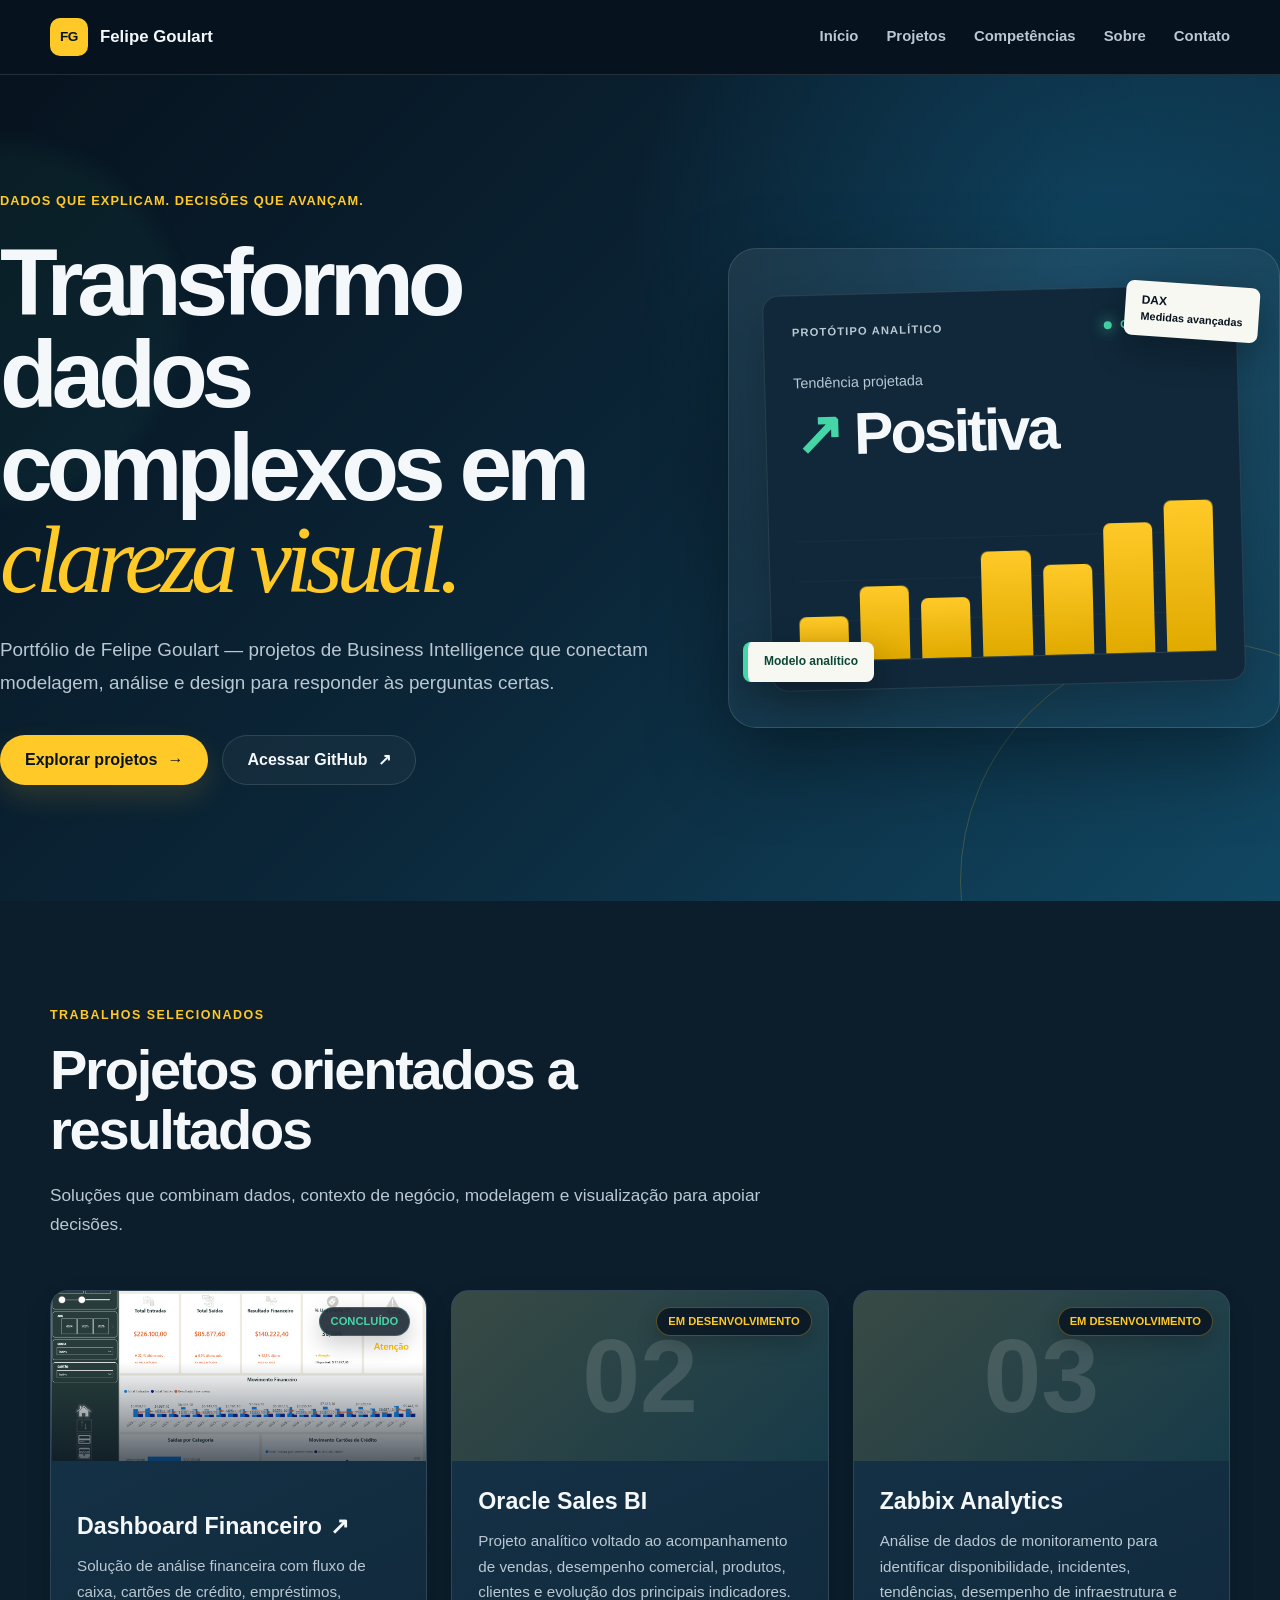
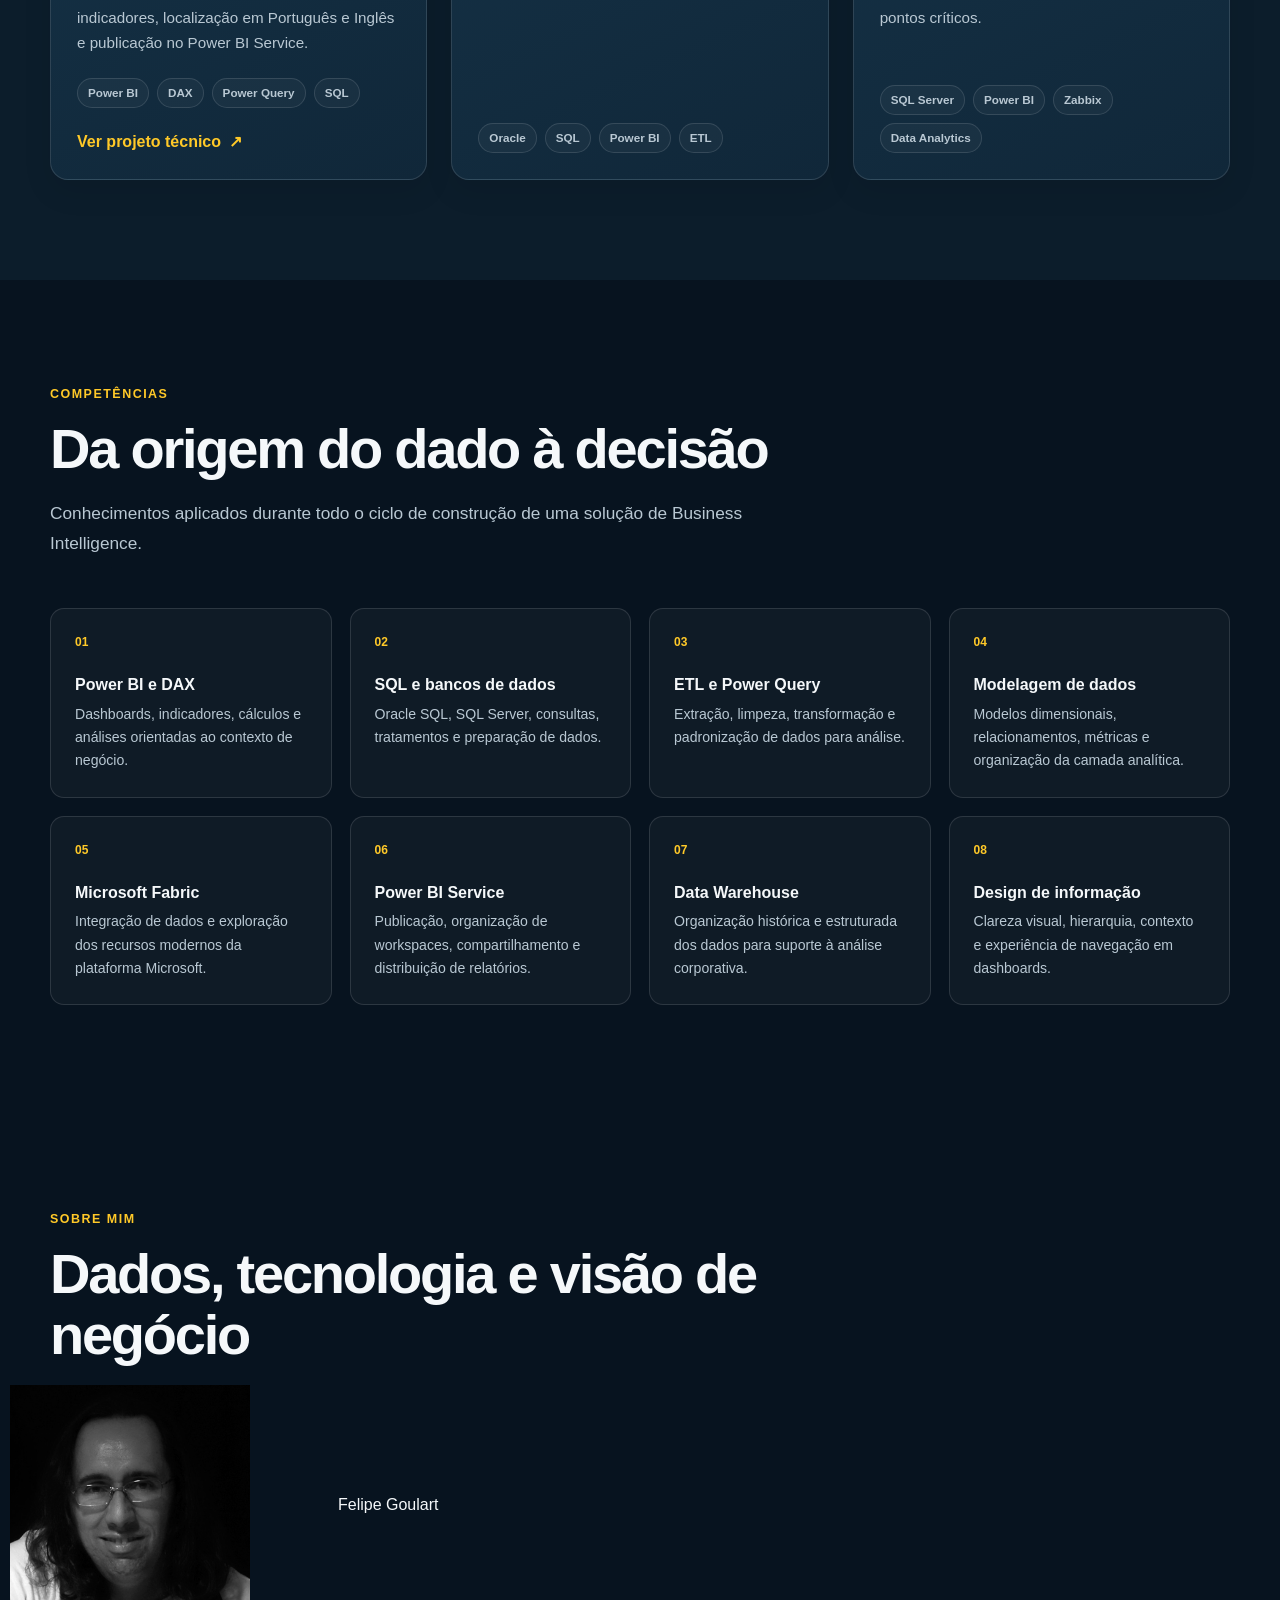
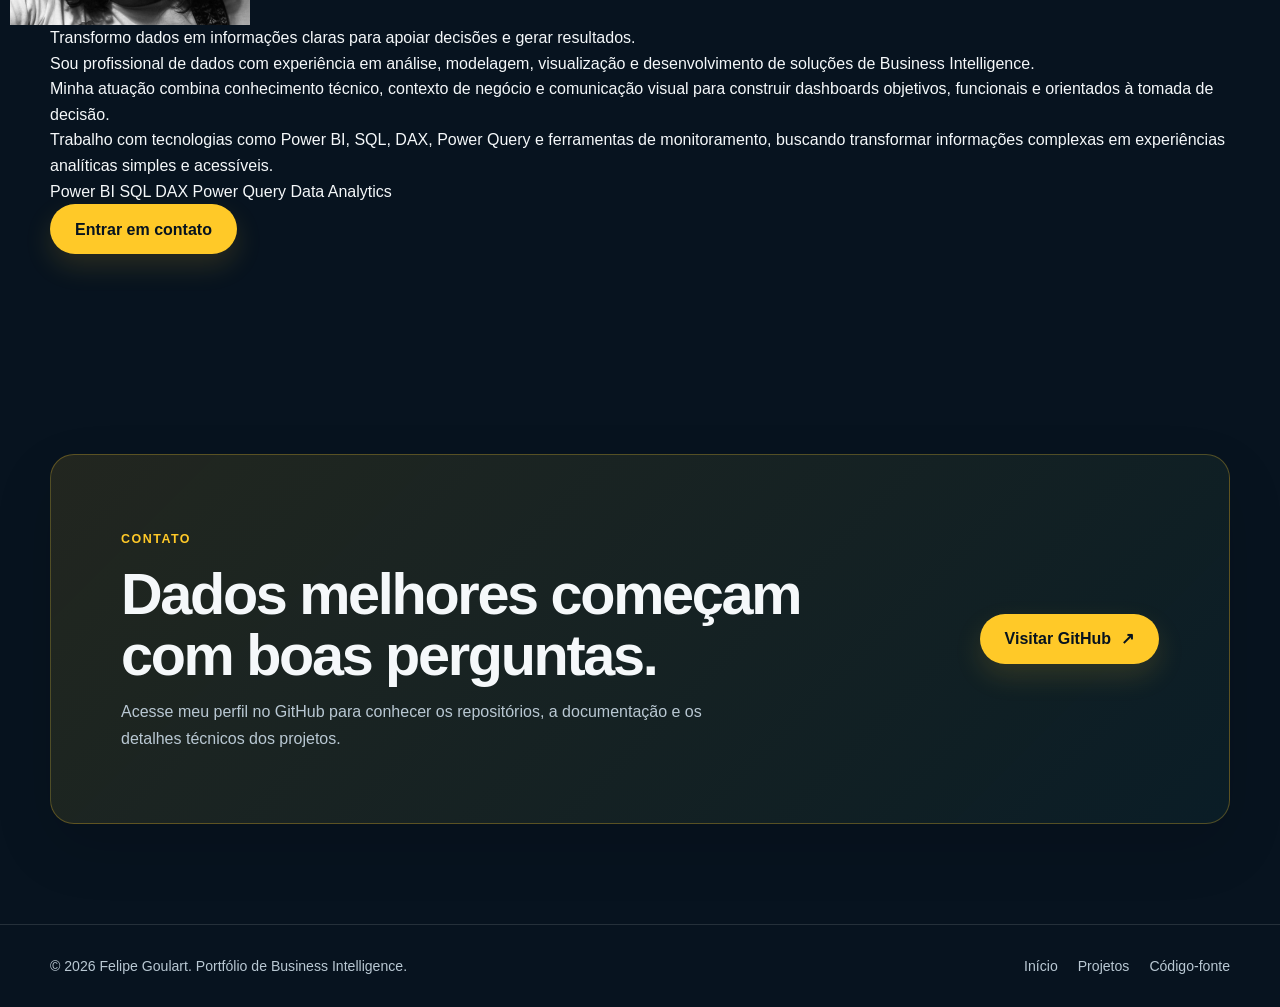
==== index.html @ 200d3832 "Updates index.html and styles.css" ====
<!DOCTYPE html>
<html lang="pt-BR">
<head>
    <meta charset="UTF-8">

    <meta
        name="viewport"
        content="width=device-width, initial-scale=1.0"
    >

    <meta
        name="description"
        content="Portfólio de Felipe Goulart com projetos de Power BI, SQL, DAX, modelagem de dados, ETL e Business Intelligence."
    >

    <meta
        name="keywords"
        content="Power BI, SQL, Oracle, SQL Server, Microsoft Fabric, DAX, Power Query, ETL, Business Intelligence, portfólio"
    >

    <meta name="author" content="Felipe Goulart">
    <meta name="theme-color" content="#07131f">

    <title>Felipe Goulart | Portfólio de Power BI</title>

    <link
        rel="stylesheet"
        href="./assets/css/styles.css"
    >
</head>

<body>
    <!-- Link de acessibilidade -->

    <a class="skip-link" href="#main-content">
        Ir para o conteúdo principal
    </a>

    <!-- =========================================================
         CABEÇALHO
    ========================================================== -->

    <header class="site-header">
        <div class="container navbar">
            <a
                class="brand"
                href="#inicio"
                aria-label="Felipe Goulart — página inicial"
            >
                <span class="brand-symbol" aria-hidden="true">
                    FG
                </span>

                <span>Felipe Goulart</span>
            </a>

            <nav
                class="navigation"
                aria-label="Navegação principal"
            >
                <a href="#inicio">Início</a>
                <a href="#projetos">Projetos</a>
                <a href="#competencias">Competências</a>
                <a href="#sobre">Sobre</a>
                <a href="#contato">Contato</a>
            </nav>
        </div>
    </header>

    <!-- =========================================================
         CONTEÚDO PRINCIPAL
    ========================================================== -->

    <main id="main-content">

        <!-- =====================================================
             APRESENTAÇÃO
        ====================================================== -->

        <section class="hero" id="inicio">
            <div class="container hero-grid">

                <div class="hero-content">
                    <p class="hero-eyebrow">
                        Dados que explicam. Decisões que avançam.
                    </p>

                    <h1 class="hero-title">
                        Transformo dados complexos em
                        <em>clareza visual.</em>
                    </h1>

                    <p class="hero-description">
                        Portfólio de Felipe Goulart — projetos de
                        Business Intelligence que conectam modelagem,
                        análise e design para responder às perguntas certas.
                    </p>

                    <div class="button-group">
                        <a
                            class="button button-primary"
                            href="#projetos"
                        >
                            Explorar projetos
                            <span aria-hidden="true">→</span>
                        </a>

                        <a
                            class="button button-secondary"
                            href="https://github.com/felipe79goulart"
                            target="_blank"
                            rel="noopener noreferrer"
                            aria-label="Acessar o perfil de Felipe Goulart no GitHub em uma nova aba"
                        >
                            Acessar GitHub
                            <span aria-hidden="true">↗</span>
                        </a>
                    </div>
                </div>

                <!-- Dashboard ilustrativo -->

                <div
                    class="dashboard-visual"
                    aria-label="Representação visual de um dashboard analítico"
                >
                    <div class="dashboard-panel">
                        <div class="dashboard-top">
                            <span class="dashboard-caption">
                                Protótipo analítico
                            </span>

                            <span class="dashboard-status">
                                Cenário ativo
                            </span>
                        </div>

                        <p class="dashboard-result">
                            Tendência projetada
                        </p>

                        <p class="dashboard-value">
                            <span aria-hidden="true">↗</span>
                            Positiva
                        </p>

                        <div
                            class="chart"
                            role="img"
                            aria-label="Gráfico demonstrativo com tendência positiva"
                        >
                            <span class="chart-bar"></span>
                            <span class="chart-bar"></span>
                            <span class="chart-bar"></span>
                            <span class="chart-bar"></span>
                            <span class="chart-bar"></span>
                            <span class="chart-bar"></span>
                            <span class="chart-bar"></span>
                        </div>
                    </div>

                    <span class="floating-tag tag-dax">
                        DAX
                        <br>
                        <small>Medidas avançadas</small>
                    </span>

                    <span class="floating-tag tag-model">
                        Modelo analítico
                    </span>
                </div>

            </div>
        </section>

        <!-- =====================================================
             PROJETOS
        ====================================================== -->

        <section
            class="section projects-section"
            id="projetos"
        >
            <div class="container">

                <div class="projects-header">
                    <div>
                        <span class="section-label">
                            Trabalhos selecionados
                        </span>

                        <h2 class="section-title">
                            Projetos orientados a resultados
                        </h2>

                        <p class="section-description">
                            Soluções que combinam dados, contexto de negócio,
                            modelagem e visualização para apoiar decisões.
                        </p>
                    </div>
                </div>

                <div class="project-grid">

                    <!-- PROJETO 01: DASHBOARD FINANCEIRO -->

                    <article class="project-card">
                        <div
                            class="project-card-visual project-card-visual-image"
                        >
                            <img
                                class="project-card-image"
                                src="./assets/images/dashboards/finance-dashboard/finance-dashboard-cover.png"
                                alt="Visão geral do Dashboard Financeiro desenvolvido por Felipe Goulart"
                                loading="lazy"
                                width="1200"
                                height="675"
                            >

                            <span class="project-status">
                                Concluído
                            </span>
                        </div>

                        <div class="project-card-content">
                            <h3>
                                <a
									class="project-link"
									href="./projects/finance-dashboard.html"
								>
									Dashboard Financeiro
									<span aria-hidden="true">↗</span>
								</a>

                            </h3>

                            <p>
                                Solução de análise financeira com fluxo de
                                caixa, cartões de crédito, empréstimos,
                                indicadores, localização em Português e
                                Inglês e publicação no Power BI Service.
                            </p>

                            <div
                                class="technology-list"
                                aria-label="Tecnologias utilizadas no Dashboard Financeiro"
                            >
                                <span class="technology">Power BI</span>
                                <span class="technology">DAX</span>
                                <span class="technology">Power Query</span>
                                <span class="technology">SQL</span>
                            </div>

                            <a
                                class="project-link"
                                href="https://github.com/felipe79goulart/powerbi-finance-dashboard"
                                target="_blank"
                                rel="noopener noreferrer"
                                aria-label="Ver repositório técnico do Dashboard Financeiro no GitHub em uma nova aba"
                            >
                                Ver projeto técnico
                                <span aria-hidden="true">↗</span>
                            </a>
                        </div>
                    </article>

                    <!-- PROJETO 02: ORACLE SALES BI -->

                    <article class="project-card">
                        <div class="project-card-visual">
                            <span
                                class="project-number"
                                aria-hidden="true"
                            >
                                02
                            </span>

                            <span class="project-status development">
                                Em desenvolvimento
                            </span>
                        </div>

                        <div class="project-card-content">
                            <h3>Oracle Sales BI</h3>

                            <p>
                                Projeto analítico voltado ao acompanhamento
                                de vendas, desempenho comercial, produtos,
                                clientes e evolução dos principais indicadores.
                            </p>

                            <div
                                class="technology-list"
                                aria-label="Tecnologias utilizadas no projeto Oracle Sales BI"
                            >
                                <span class="technology">Oracle</span>
                                <span class="technology">SQL</span>
                                <span class="technology">Power BI</span>
                                <span class="technology">ETL</span>
                            </div>
                        </div>
                    </article>

                    <!-- PROJETO 03: ZABBIX ANALYTICS -->

                    <article class="project-card">
                        <div class="project-card-visual">
                            <span
                                class="project-number"
                                aria-hidden="true"
                            >
                                03
                            </span>

                            <span class="project-status development">
                                Em desenvolvimento
                            </span>
                        </div>

                        <div class="project-card-content">
                            <h3>Zabbix Analytics</h3>

                            <p>
                                Análise de dados de monitoramento para
                                identificar disponibilidade, incidentes,
                                tendências, desempenho de infraestrutura
                                e pontos críticos.
                            </p>

                            <div
                                class="technology-list"
                                aria-label="Tecnologias utilizadas no projeto Zabbix Analytics"
                            >
                                <span class="technology">SQL Server</span>
                                <span class="technology">Power BI</span>
                                <span class="technology">Zabbix</span>
                                <span class="technology">
                                    Data Analytics
                                </span>
                            </div>
                        </div>
                    </article>

                </div>
            </div>
        </section>

        <!-- =====================================================
             COMPETÊNCIAS
        ====================================================== -->

        <section
            class="section"
            id="competencias"
        >
            <div class="container">

                <span class="section-label">
                    Competências
                </span>

                <h2 class="section-title">
                    Da origem do dado à decisão
                </h2>

                <p class="section-description">
                    Conhecimentos aplicados durante todo o ciclo de
                    construção de uma solução de Business Intelligence.
                </p>

                <div class="skills-grid">

                    <article class="skill-card">
                        <span class="skill-index" aria-hidden="true">
                            01
                        </span>

                        <h3>Power BI e DAX</h3>

                        <p>
                            Dashboards, indicadores, cálculos e análises
                            orientadas ao contexto de negócio.
                        </p>
                    </article>

                    <article class="skill-card">
                        <span class="skill-index" aria-hidden="true">
                            02
                        </span>

                        <h3>SQL e bancos de dados</h3>

                        <p>
                            Oracle SQL, SQL Server, consultas, tratamentos
                            e preparação de dados.
                        </p>
                    </article>

                    <article class="skill-card">
                        <span class="skill-index" aria-hidden="true">
                            03
                        </span>

                        <h3>ETL e Power Query</h3>

                        <p>
                            Extração, limpeza, transformação e padronização
                            de dados para análise.
                        </p>
                    </article>

                    <article class="skill-card">
                        <span class="skill-index" aria-hidden="true">
                            04
                        </span>

                        <h3>Modelagem de dados</h3>

                        <p>
                            Modelos dimensionais, relacionamentos, métricas
                            e organização da camada analítica.
                        </p>
                    </article>

                    <article class="skill-card">
                        <span class="skill-index" aria-hidden="true">
                            05
                        </span>

                        <h3>Microsoft Fabric</h3>

                        <p>
                            Integração de dados e exploração dos recursos
                            modernos da plataforma Microsoft.
                        </p>
                    </article>

                    <article class="skill-card">
                        <span class="skill-index" aria-hidden="true">
                            06
                        </span>

                        <h3>Power BI Service</h3>

                        <p>
                            Publicação, organização de workspaces,
                            compartilhamento e distribuição de relatórios.
                        </p>
                    </article>

                    <article class="skill-card">
                        <span class="skill-index" aria-hidden="true">
                            07
                        </span>

                        <h3>Data Warehouse</h3>

                        <p>
                            Organização histórica e estruturada dos dados
                            para suporte à análise corporativa.
                        </p>
                    </article>

                    <article class="skill-card">
                        <span class="skill-index" aria-hidden="true">
                            08
                        </span>

                        <h3>Design de informação</h3>

                        <p>
                            Clareza visual, hierarquia, contexto e experiência
                            de navegação em dashboards.
                        </p>
                    </article>

                </div>
            </div>
        </section>

        <!-- =====================================================
             SOBRE
        ====================================================== -->

	<section
    class="about section"
    id="sobre"
>
    <div class="container">

        <div class="section-header">
            <span class="section-label">
                Sobre mim
            </span>

            <h2 class="section-title">
                Dados, tecnologia e visão de negócio
            </h2>
        <div class="about-content-with-photo">

			<figure class="about-photo-wrapper">
				<img
					class="about-photo"
					src="./assets/images/profile/felipe-goulart.png"
					alt="Foto de perfil de Felipe Goulart"
					width="240"
					height="240"
					loading="lazy"
				>
			</figure>

		<div class="about-text">
			Felipe Goulart
		</div>

		</div>

			<div class="about-text">
        
                <p class="about-highlight">
                    Transformo dados em informações claras para apoiar
                    decisões e gerar resultados.
                </p>

                <p>
                    Sou profissional de dados com experiência em análise,
                    modelagem, visualização e desenvolvimento de soluções
                    de Business Intelligence.
                </p>

                <p>
                    Minha atuação combina conhecimento técnico, contexto
                    de negócio e comunicação visual para construir
                    dashboards objetivos, funcionais e orientados à
                    tomada de decisão.
                </p>

                <p>
                    Trabalho com tecnologias como Power BI, SQL, DAX,
                    Power Query e ferramentas de monitoramento, buscando
                    transformar informações complexas em experiências
                    analíticas simples e acessíveis.
                </p>

                <div
                    class="about-skills"
                    aria-label="Principais competências"
                >
                    <span>Power BI</span>
                    <span>SQL</span>
                    <span>DAX</span>
                    <span>Power Query</span>
                    <span>Data Analytics</span>
                </div>

                <a
                    class="button button-primary"
                    href="#contato"
                >
                    Entrar em contato
                </a>

            </div>
        </div>

    </div>
</section>

        <!-- =====================================================
             CONTATO
        ====================================================== -->

        <section
            class="section"
            id="contato"
        >
            <div class="container">

                <div class="contact-box">
                    <div>
                        <span class="section-label">
                            Contato
                        </span>

                        <h2>
                            Dados melhores começam com boas perguntas.
                        </h2>

                        <p>
                            Acesse meu perfil no GitHub para conhecer os
                            repositórios, a documentação e os detalhes
                            técnicos dos projetos.
                        </p>
                    </div>

                    <a
                        class="button button-primary"
                        href="https://github.com/felipe79goulart"
                        target="_blank"
                        rel="noopener noreferrer"
                        aria-label="Visitar o perfil de Felipe Goulart no GitHub em uma nova aba"
                    >
                        Visitar GitHub
                        <span aria-hidden="true">↗</span>
                    </a>
                </div>

            </div>
        </section>

    </main>

    <!-- =========================================================
         RODAPÉ
    ========================================================== -->

    <footer class="site-footer">
        <div class="container footer-content">

            <p>
                © 2026 Felipe Goulart.
                Portfólio de Business Intelligence.
            </p>

            <nav
                class="footer-links"
                aria-label="Links do rodapé"
            >
                <a href="#inicio">
                    Início
                </a>

                <a href="#projetos">
                    Projetos
                </a>

                <a
                    href="https://github.com/felipe79goulart/powerbi-dashboard-portfolio"
                    target="_blank"
                    rel="noopener noreferrer"
                    aria-label="Ver código-fonte do portfólio no GitHub em uma nova aba"
                >
                    Código-fonte
                </a>
            </nav>

        </div>
    </footer>
</body>
</html>
---- assets/css/styles.css ----
/* =========================================================
   VARIÁVEIS E CONFIGURAÇÕES GERAIS
========================================================= */

:root {
    --color-background: #07131f;
    --color-background-soft: #0c1d2b;
    --color-surface: #102739;
    --color-surface-light: #163449;

    --color-primary: #ffc928;
    --color-primary-light: #ffd95d;
    --color-primary-dark: #e0aa00;
    --color-accent: #45d6a8;

    --color-text: #f5f8fa;
    --color-text-soft: #b9c8d3;
    --color-border: rgba(255, 255, 255, 0.12);

    --content-width: 1180px;
    --border-radius: 18px;
    --transition: 180ms ease;
}


/* =========================================================
   RESET
========================================================= */

*,
*::before,
*::after {
    margin: 0;
    padding: 0;
    box-sizing: border-box;
}

html {
    scroll-behavior: smooth;
    scroll-padding-top: 90px;
}

body {
    min-height: 100vh;
    overflow-x: hidden;

    color: var(--color-text);
    background: var(--color-background);

    font-family:
        Inter,
        -apple-system,
        BlinkMacSystemFont,
        "Segoe UI",
        Roboto,
        Helvetica,
        Arial,
        sans-serif;

    font-size: 1rem;
    line-height: 1.6;
    text-rendering: optimizeLegibility;
    -webkit-font-smoothing: antialiased;
}

img {
    display: block;
    max-width: 100%;
}

a {
    color: inherit;
    text-decoration: none;
}

button,
a {
    -webkit-tap-highlight-color: transparent;
}

button,
input,
textarea,
select {
    font: inherit;
}

.container {
    width: min(100% - 40px, var(--content-width));
    margin-inline: auto;
}

.section {
    padding: 100px 0;
}

.section-label {
    display: inline-block;
    margin-bottom: 14px;

    color: var(--color-primary);

    font-size: 0.78rem;
    font-weight: 800;
    letter-spacing: 0.12em;
    text-transform: uppercase;
}

.section-title {
    max-width: 760px;
    margin-bottom: 20px;

    color: var(--color-text);

    font-size: clamp(2rem, 5vw, 3.5rem);
    font-weight: 750;
    line-height: 1.08;
    letter-spacing: -0.04em;
}

.section-description {
    max-width: 720px;

    color: var(--color-text-soft);

    font-size: 1.08rem;
    line-height: 1.7;
}


/* =========================================================
   ACESSIBILIDADE
========================================================= */

.skip-link {
    position: fixed;
    top: -100px;
    left: 20px;
    z-index: 2000;

    padding: 12px 18px;

    border-radius: 8px;

    color: var(--color-background);
    background: var(--color-primary);

    font-weight: 800;

    transition: top var(--transition);
}

.skip-link:focus {
    top: 20px;
}

a:focus-visible,
button:focus-visible {
    outline: 3px solid var(--color-primary);
    outline-offset: 4px;
}


/* =========================================================
   CABEÇALHO E NAVEGAÇÃO
========================================================= */

.site-header {
    position: sticky;
    top: 0;
    z-index: 1000;

    border-bottom: 1px solid var(--color-border);

    background: rgba(7, 19, 31, 0.92);
    backdrop-filter: blur(14px);
    -webkit-backdrop-filter: blur(14px);
}

.navbar {
    min-height: 74px;

    display: flex;
    align-items: center;
    justify-content: space-between;
    gap: 30px;
}

.brand {
    display: inline-flex;
    align-items: center;
    gap: 12px;

    color: var(--color-text);

    font-size: 1.05rem;
    font-weight: 800;
    white-space: nowrap;
}

.brand-symbol {
    width: 38px;
    height: 38px;

    display: grid;
    flex-shrink: 0;
    place-items: center;

    border-radius: 10px;

    color: var(--color-background);
    background: var(--color-primary);

    font-size: 0.85rem;
    font-weight: 900;
    letter-spacing: -0.03em;

    transition:
        transform var(--transition),
        background-color var(--transition);
}

.brand:hover .brand-symbol {
    transform: rotate(-4deg) scale(1.05);
    background: var(--color-primary-light);
}

.navigation {
    display: flex;
    align-items: center;
    gap: 28px;
}

.navigation a {
    position: relative;

    color: var(--color-text-soft);

    font-size: 0.93rem;
    font-weight: 600;

    transition: color var(--transition);
}

.navigation a::after {
    content: "";

    position: absolute;
    right: 0;
    bottom: -7px;
    left: 0;

    height: 2px;

    background: var(--color-primary);

    transform: scaleX(0);
    transform-origin: right;

    transition: transform var(--transition);
}

.navigation a:hover {
    color: var(--color-text);
}

.navigation a:hover::after,
.navigation a:focus-visible::after {
    transform: scaleX(1);
    transform-origin: left;
}


/* =========================================================
   BOTÕES
========================================================= */

.button-group {
    display: flex;
    flex-wrap: wrap;
    gap: 14px;
}

.button {
    min-height: 50px;
    padding: 0 24px;

    display: inline-flex;
    align-items: center;
    justify-content: center;
    gap: 10px;

    border: 1px solid transparent;
    border-radius: 999px;

    font-weight: 800;
    line-height: 1.2;
    text-align: center;

    transition:
        color var(--transition),
        transform var(--transition),
        background-color var(--transition),
        border-color var(--transition),
        box-shadow var(--transition);
}

.button:hover {
    transform: translateY(-3px);
}

.button-primary {
    color: var(--color-background);
    background: var(--color-primary);

    box-shadow: 0 12px 28px rgba(255, 201, 40, 0.14);
}

.button-primary:hover {
    color: var(--color-background);
    background: var(--color-primary-light);

    box-shadow: 0 16px 32px rgba(255, 201, 40, 0.22);
}

.button-secondary {
    color: var(--color-text);

    border-color: var(--color-border);

    background: rgba(255, 255, 255, 0.04);
}

.button-secondary:hover {
    border-color: var(--color-primary);
    background: rgba(255, 201, 40, 0.08);
}


/* =========================================================
   HERO
========================================================= */

.hero {
    position: relative;
    overflow: hidden;

    min-height: calc(100vh - 74px);

    display: flex;
    align-items: center;

    background:
        radial-gradient(
            circle at 85% 20%,
            rgba(22, 111, 155, 0.34),
            transparent 36%
        ),
        linear-gradient(
            135deg,
            #07131f 0%,
            #0b2638 52%,
            #114762 100%
        );
}

.hero::before {
    content: "";

    position: absolute;
    right: -160px;
    bottom: -220px;

    width: 480px;
    height: 480px;

    border: 1px solid rgba(255, 201, 40, 0.2);
    border-radius: 50%;

    pointer-events: none;
}

.hero::after {
    content: "";

    position: absolute;
    top: 8%;
    left: -180px;

    width: 360px;
    height: 360px;

    border-radius: 50%;

    background: rgba(69, 214, 168, 0.045);
    filter: blur(10px);

    pointer-events: none;
}

.hero-grid {
    position: relative;
    z-index: 2;

    width: 100%;
    padding: 90px 0;

    display: grid;
    grid-template-columns: 1.08fr 0.92fr;
    align-items: center;
    gap: 80px;
}

.hero-content {
    min-width: 0;
}

.hero-eyebrow {
    margin-bottom: 24px;

    color: var(--color-primary);

    font-size: 0.8rem;
    font-weight: 900;
    letter-spacing: 0.08em;
    text-transform: uppercase;
}

.hero-title {
    max-width: 700px;
    margin-bottom: 26px;

    color: var(--color-text);

    font-size: clamp(3rem, 7.4vw, 6.4rem);
    font-weight: 700;
    line-height: 0.98;
    letter-spacing: -0.065em;
}

.hero-title em {
    display: block;

    color: var(--color-primary);

    font-family: Georgia, "Times New Roman", serif;
    font-weight: 500;
}

.hero-description {
    max-width: 670px;
    margin-bottom: 36px;

    color: var(--color-text-soft);

    font-size: clamp(1rem, 2vw, 1.18rem);
    line-height: 1.75;
}


/* =========================================================
   DASHBOARD ILUSTRATIVO
========================================================= */

.dashboard-visual {
    position: relative;

    min-width: 0;
    min-height: 480px;
    padding: 38px;

    display: flex;
    align-items: center;
    justify-content: center;

    border: 1px solid var(--color-border);
    border-radius: 28px;

    background:
        linear-gradient(
            145deg,
            rgba(255, 255, 255, 0.07),
            rgba(255, 255, 255, 0.015)
        );

    box-shadow: 0 32px 80px rgba(0, 0, 0, 0.36);
}

.dashboard-panel {
    position: relative;

    width: 100%;
    padding: 28px;

    border: 1px solid rgba(255, 255, 255, 0.1);
    border-radius: 16px;

    background: #10283a;

    box-shadow: 0 18px 42px rgba(0, 0, 0, 0.2);

    transform: rotate(-1.5deg);
}

.dashboard-top {
    margin-bottom: 30px;

    display: flex;
    align-items: center;
    justify-content: space-between;
    gap: 20px;
}

.dashboard-caption {
    color: var(--color-text-soft);

    font-size: 0.7rem;
    font-weight: 800;
    letter-spacing: 0.1em;
    text-transform: uppercase;
}

.dashboard-status {
    display: inline-flex;
    align-items: center;
    gap: 8px;

    color: var(--color-accent);

    font-size: 0.7rem;
    font-weight: 800;
    white-space: nowrap;
    text-transform: uppercase;
}

.dashboard-status::before {
    content: "";

    width: 8px;
    height: 8px;

    flex-shrink: 0;

    border-radius: 50%;

    background: var(--color-accent);

    box-shadow: 0 0 14px var(--color-accent);
}

.dashboard-result {
    margin-bottom: 10px;

    color: var(--color-text-soft);

    font-size: 0.9rem;
}

.dashboard-value {
    margin-bottom: 38px;

    color: var(--color-text);

    font-size: clamp(2rem, 5vw, 3.7rem);
    font-weight: 800;
    line-height: 1;
    letter-spacing: -0.05em;
}

.dashboard-value span {
    color: var(--color-accent);
}

.chart {
    height: 160px;

    display: flex;
    align-items: end;
    gap: 12px;

    border-bottom: 1px solid var(--color-border);

    background:
        repeating-linear-gradient(
            to top,
            transparent 0,
            transparent 39px,
            rgba(255, 255, 255, 0.055) 40px
        );
}

.chart-bar {
    flex: 1;
    min-width: 14px;

    border-radius: 7px 7px 0 0;

    background:
        linear-gradient(
            to top,
            var(--color-primary-dark),
            var(--color-primary)
        );

    animation: chart-entry 900ms ease both;
}

.chart-bar:nth-child(1) {
    height: 28%;
}

.chart-bar:nth-child(2) {
    height: 46%;
    animation-delay: 80ms;
}

.chart-bar:nth-child(3) {
    height: 38%;
    animation-delay: 160ms;
}

.chart-bar:nth-child(4) {
    height: 66%;
    animation-delay: 240ms;
}

.chart-bar:nth-child(5) {
    height: 57%;
    animation-delay: 320ms;
}

.chart-bar:nth-child(6) {
    height: 82%;
    animation-delay: 400ms;
}

.chart-bar:nth-child(7) {
    height: 95%;
    animation-delay: 480ms;
}

@keyframes chart-entry {
    from {
        height: 0;
        opacity: 0;
    }

    to {
        opacity: 1;
    }
}

.floating-tag {
    position: absolute;
    z-index: 3;

    padding: 12px 16px;

    border-radius: 8px;

    color: var(--color-background);
    background: #f8f8f3;

    font-size: 0.75rem;
    font-weight: 900;
    line-height: 1.3;

    box-shadow: 0 12px 35px rgba(0, 0, 0, 0.28);
}

.floating-tag small {
    font-size: 0.68rem;
    font-weight: 700;
}

.tag-dax {
    top: 35px;
    right: 20px;

    transform: rotate(4deg);
}

.tag-model {
    bottom: 45px;
    left: 14px;

    color: #0d4738;

    border-left: 5px solid var(--color-accent);
}


/* =========================================================
   PROJETOS
========================================================= */

.projects-section {
    background: var(--color-background-soft);
}

.projects-header {
    margin-bottom: 50px;

    display: flex;
    align-items: end;
    justify-content: space-between;
    gap: 30px;
}

.project-grid {
    display: grid;
    grid-template-columns: repeat(3, minmax(0, 1fr));
    gap: 24px;
}

.project-card {
    min-width: 0;
    min-height: 390px;
    overflow: hidden;

    display: flex;
    flex-direction: column;

    border: 1px solid var(--color-border);
    border-radius: var(--border-radius);

    background:
        linear-gradient(
            155deg,
            var(--color-surface-light),
            var(--color-surface)
        );

    box-shadow: 0 12px 30px rgba(0, 0, 0, 0.08);

    transition:
        transform var(--transition),
        border-color var(--transition),
        box-shadow var(--transition);
}

.project-card:hover {
    transform: translateY(-8px);

    border-color: rgba(255, 201, 40, 0.55);

    box-shadow: 0 24px 55px rgba(0, 0, 0, 0.24);
}

.project-card-visual {
    position: relative;

    width: 100%;
    height: 170px;
    overflow: hidden;

    display: grid;
    flex-shrink: 0;
    place-items: center;

    background:
        linear-gradient(
            135deg,
            rgba(255, 201, 40, 0.15),
            rgba(69, 214, 168, 0.08)
        );
}


/* Imagem de capa do projeto */

.project-card-visual-image {
    position: relative;

    display: block;

    background: #07131f;
}

.project-card-visual-image::after {
    content: "";

    position: absolute;
    inset: 0;
    z-index: 1;

    pointer-events: none;

    background:
        linear-gradient(
            to top,
            rgba(7, 19, 31, 0.68),
            transparent 58%
        );
}

.project-card-image {
    width: 100%;
    height: 100%;

    object-fit: cover;
    object-position: center;

    transition:
        transform 500ms ease,
        filter 300ms ease;
}

.project-card:hover .project-card-image {
    transform: scale(1.055);
    filter: saturate(1.08) contrast(1.03);
}


/* Número dos cards sem imagem */

.project-number {
    color: rgba(255, 255, 255, 0.13);

    font-size: 6.5rem;
    font-weight: 900;
    line-height: 1;

    user-select: none;
}


/* Status dos projetos */

.project-status {
    position: absolute;
    top: 16px;
    right: 16px;
    z-index: 2;

    padding: 7px 11px;

    border: 1px solid rgba(69, 214, 168, 0.28);
    border-radius: 999px;

    color: var(--color-accent);
    background: rgba(7, 19, 31, 0.82);

    font-size: 0.7rem;
    font-weight: 800;
    line-height: 1.2;
    white-space: nowrap;
    text-transform: uppercase;

    box-shadow: 0 8px 22px rgba(0, 0, 0, 0.2);
    backdrop-filter: blur(8px);
    -webkit-backdrop-filter: blur(8px);
}

.project-status.development {
    color: var(--color-primary);

    border-color: rgba(255, 201, 40, 0.3);
}


/* Conteúdo dos cards */

.project-card-content {
    flex: 1;
    padding: 26px;

    display: flex;
    flex-direction: column;
}

.project-card h3 {
    margin-bottom: 12px;

    color: var(--color-text);

    font-size: 1.45rem;
    line-height: 1.25;
}

.project-card h3 a {
    color: inherit;
    text-decoration: none;

    transition: color var(--transition);
}

.project-card h3 a:hover {
    color: var(--color-primary);
}

.project-card h3 a:focus-visible {
    color: var(--color-primary);

    border-radius: 3px;
}

.project-card p {
    margin-bottom: 22px;

    color: var(--color-text-soft);

    font-size: 0.95rem;
    line-height: 1.7;
}


/* Tecnologias */

.technology-list {
    margin-top: auto;

    display: flex;
    flex-wrap: wrap;
    gap: 8px;
}

.technology {
    padding: 7px 10px;

    border: 1px solid var(--color-border);
    border-radius: 999px;

    color: var(--color-text-soft);
    background: rgba(255, 255, 255, 0.035);

    font-size: 0.73rem;
    font-weight: 700;
    line-height: 1.2;
}


/* Link inferior do projeto */

.project-link {
    width: fit-content;
    margin-top: 24px;

    display: inline-flex;
    align-items: center;
    gap: 8px;

    color: var(--color-primary);

    font-weight: 800;
    line-height: 1.3;
}

.project-link span {
    transition: transform var(--transition);
}

.project-link:hover {
    text-decoration: underline;
    text-underline-offset: 5px;
}

.project-link:hover span {
    transform: translate(2px, -2px);
}


/* =========================================================
   COMPETÊNCIAS
========================================================= */

.skills-grid {
    margin-top: 50px;

    display: grid;
    grid-template-columns: repeat(4, minmax(0, 1fr));
    gap: 18px;
}

.skill-card {
    min-width: 0;
    min-height: 170px;
    padding: 24px;

    border: 1px solid var(--color-border);
    border-radius: 14px;

    background: rgba(255, 255, 255, 0.035);

    transition:
        transform var(--transition),
        border-color var(--transition),
        background-color var(--transition);
}

.skill-card:hover {
    transform: translateY(-5px);

    border-color: rgba(255, 201, 40, 0.38);
    background: rgba(255, 255, 255, 0.055);
}

.skill-index {
    display: block;
    margin-bottom: 22px;

    color: var(--color-primary);

    font-size: 0.75rem;
    font-weight: 900;
}

.skill-card h3 {
    margin-bottom: 7px;

    color: var(--color-text);

    font-size: 1rem;
    line-height: 1.35;
}

.skill-card p {
    color: var(--color-text-soft);

    font-size: 0.88rem;
    line-height: 1.65;
}


/* =========================================================
   SOBRE
========================================================= */

.about-section {
    background:
        linear-gradient(
            140deg,
            #113b51,
            #0b2434 58%,
            #07131f
        );
}

.about-grid {
    display: grid;
    grid-template-columns: 0.85fr 1.15fr;
    align-items: center;
    gap: 80px;
}

.about-monogram {
    width: min(100%, 380px);
    aspect-ratio: 1;

    display: grid;
    place-items: center;

    border: 1px solid rgba(255, 201, 40, 0.34);
    border-radius: 50%;

    color: var(--color-primary);

    background:
        radial-gradient(
            circle,
            rgba(255, 201, 40, 0.12),
            transparent 65%
        );

    font-family: Georgia, "Times New Roman", serif;
    font-size: clamp(4rem, 10vw, 8rem);
    font-weight: 700;

    box-shadow:
        inset 0 0 60px rgba(255, 201, 40, 0.035),
        0 24px 60px rgba(0, 0, 0, 0.18);
}

.about-content {
    min-width: 0;
}

.about-content p {
    margin-bottom: 18px;

    color: var(--color-text-soft);

    font-size: 1.05rem;
    line-height: 1.75;
}

.about-content p:last-child {
    margin-bottom: 0;
}

.about-content strong {
    color: var(--color-text);
}


/* =========================================================
   CONTATO
========================================================= */

.contact-box {
    padding: 70px;

    display: flex;
    align-items: center;
    justify-content: space-between;
    gap: 60px;

    border: 1px solid rgba(255, 201, 40, 0.28);
    border-radius: 24px;

    background:
        linear-gradient(
            135deg,
            rgba(255, 201, 40, 0.11),
            rgba(69, 214, 168, 0.055)
        );

    box-shadow: 0 24px 60px rgba(0, 0, 0, 0.12);
}

.contact-box > div {
    min-width: 0;
}

.contact-box h2 {
    max-width: 680px;
    margin-bottom: 12px;

    color: var(--color-text);

    font-size: clamp(2rem, 5vw, 3.6rem);
    line-height: 1.06;
    letter-spacing: -0.04em;
}

.contact-box p {
    max-width: 640px;

    color: var(--color-text-soft);

    line-height: 1.7;
}

.contact-box .button {
    flex-shrink: 0;
}


/* =========================================================
   RODAPÉ
========================================================= */

.site-footer {
    padding: 30px 0;

    border-top: 1px solid var(--color-border);

    background: var(--color-background);
}

.footer-content {
    display: flex;
    align-items: center;
    justify-content: space-between;
    gap: 24px;

    color: var(--color-text-soft);

    font-size: 0.88rem;
}

.footer-links {
    display: flex;
    flex-wrap: wrap;
    gap: 20px;
}

.footer-links a {
    transition: color var(--transition);
}

.footer-links a:hover {
    color: var(--color-primary);
}


/* =========================================================
   RESPONSIVIDADE — TELAS INTERMEDIÁRIAS
========================================================= */

@media (max-width: 1100px) {
    .hero-grid {
        gap: 48px;
    }

    .project-grid {
        gap: 18px;
    }

    .project-card-content {
        padding: 22px;
    }

    .skills-grid {
        grid-template-columns: repeat(3, minmax(0, 1fr));
    }
}


/* =========================================================
   RESPONSIVIDADE — TABLETS
========================================================= */

@media (max-width: 980px) {
    .navigation {
        gap: 16px;
    }

    .hero-grid,
    .about-grid {
        grid-template-columns: 1fr;
    }

    .hero-grid {
        gap: 48px;
    }

    .hero-title {
        max-width: 780px;
    }

    .dashboard-visual {
        min-height: 450px;
    }

    .project-grid {
        grid-template-columns: repeat(2, minmax(0, 1fr));
    }

    .skills-grid {
        grid-template-columns: repeat(2, minmax(0, 1fr));
    }

    .about-grid {
        gap: 50px;
    }

    .about-monogram {
        width: 260px;
    }

    .contact-box {
        padding: 48px;

        align-items: flex-start;
        flex-direction: column;
    }
}


/* =========================================================
   RESPONSIVIDADE — MENU E TABLETS PEQUENOS
========================================================= */

@media (max-width: 780px) {
    .site-header {
        position: relative;
    }

    .navbar {
        padding: 16px 0;

        align-items: flex-start;
        flex-direction: column;
        gap: 14px;
    }

    .navigation {
        width: 100%;
        overflow-x: auto;
        padding-bottom: 7px;

        scrollbar-width: thin;
    }

    .navigation a {
        white-space: nowrap;
    }

    .hero {
        min-height: auto;
    }

    .hero-grid {
        padding: 72px 0;
    }
}


/* =========================================================
   RESPONSIVIDADE — CELULARES
========================================================= */

@media (max-width: 720px) {
    html {
        scroll-padding-top: 20px;
    }

    .container {
        width: min(100% - 28px, var(--content-width));
    }

    .section {
        padding: 76px 0;
    }

    .section-title {
        font-size: clamp(2rem, 11vw, 3.2rem);
    }

    .hero-title {
        font-size: clamp(3rem, 16vw, 5rem);
        letter-spacing: -0.055em;
    }

    .hero-description {
        font-size: 1rem;
    }

    .button-group {
        align-items: stretch;
        flex-direction: column;
    }

    .button-group .button {
        width: 100%;
    }

    .dashboard-visual {
        min-height: auto;
        padding: 18px;
    }

    .dashboard-panel {
        padding: 22px;

        transform: none;
    }

    .dashboard-top {
        align-items: flex-start;
        flex-direction: column;
        gap: 10px;
    }

    .dashboard-value {
        font-size: clamp(2rem, 12vw, 3.2rem);
    }

    .chart {
        height: 130px;
        gap: 8px;
    }

    .floating-tag {
        position: relative;
        inset: auto;

        display: inline-block;
        margin-top: 14px;

        transform: none;
    }

    .tag-dax {
        margin-right: 8px;
    }

    .projects-header {
        align-items: flex-start;
        flex-direction: column;
    }

    .project-grid,
    .skills-grid {
        grid-template-columns: 1fr;
    }

    .project-card {
        min-height: auto;
    }

    .project-card-visual {
        height: 210px;
    }

    .contact-box {
        padding: 34px 26px;
    }

    .contact-box .button {
        width: 100%;
    }

    .footer-content {
        align-items: flex-start;
        flex-direction: column;
    }
}


/* =========================================================
   RESPONSIVIDADE — CELULARES PEQUENOS
========================================================= */

@media (max-width: 430px) {
    .container {
        width: min(100% - 22px, var(--content-width));
    }

    .section {
        padding: 64px 0;
    }

    .hero-grid {
        padding: 58px 0;
    }

    .hero-title {
        font-size: clamp(2.7rem, 15vw, 4rem);
    }

    .dashboard-visual {
        padding: 12px;
        border-radius: 20px;
    }

    .dashboard-panel {
        padding: 18px;
    }

    .chart {
        gap: 5px;
    }

    .chart-bar {
        min-width: 8px;
    }

    .project-card-visual {
        height: 190px;
    }

    .project-status {
        top: 12px;
        right: 12px;

        padding: 6px 9px;

        font-size: 0.62rem;
    }

    .project-card-content {
        padding: 22px;
    }

    .about-monogram {
        width: 220px;
    }

    .contact-box {
        padding: 30px 22px;
    }

    .footer-links {
        gap: 14px;
    }
}


/* =========================================================
   ACESSIBILIDADE — REDUÇÃO DE MOVIMENTO
========================================================= */

@media (prefers-reduced-motion: reduce) {
    html {
        scroll-behavior: auto;
    }

    *,
    *::before,
    *::after {
        scroll-behavior: auto !important;
        animation-duration: 0.01ms !important;
        animation-iteration-count: 1 !important;
        transition-duration: 0.01ms !important;
    }

    .project-card:hover,
    .button:hover,
    .skill-card:hover {
        transform: none;
    }

    .project-card:hover .project-card-image {
        transform: none;
    }
}
/* =====================================================
   FOTO DE PERFIL — SOBRE MIM
===================================================== */

.about-content-with-photo {
    display: grid;
    grid-template-columns: 240px minmax(0, 1fr);
    align-items: center;
    column-gap: 48px;
}

.about-content-with-photo .about-photo-wrapper {
    margin: 0;
    transform: translateX(-40px);
}

@media (max-width: 900px) {
    .about-content-with-photo .about-photo-wrapper {
        transform: translateX(-20px);
    }
}

@media (max-width: 700px) {
    .about-content-with-photo {
        grid-template-columns: 1fr;
        row-gap: 32px;
    }

    .about-content-with-photo .about-photo-wrapper {
        margin-inline: auto;
        transform: none;
    }
}
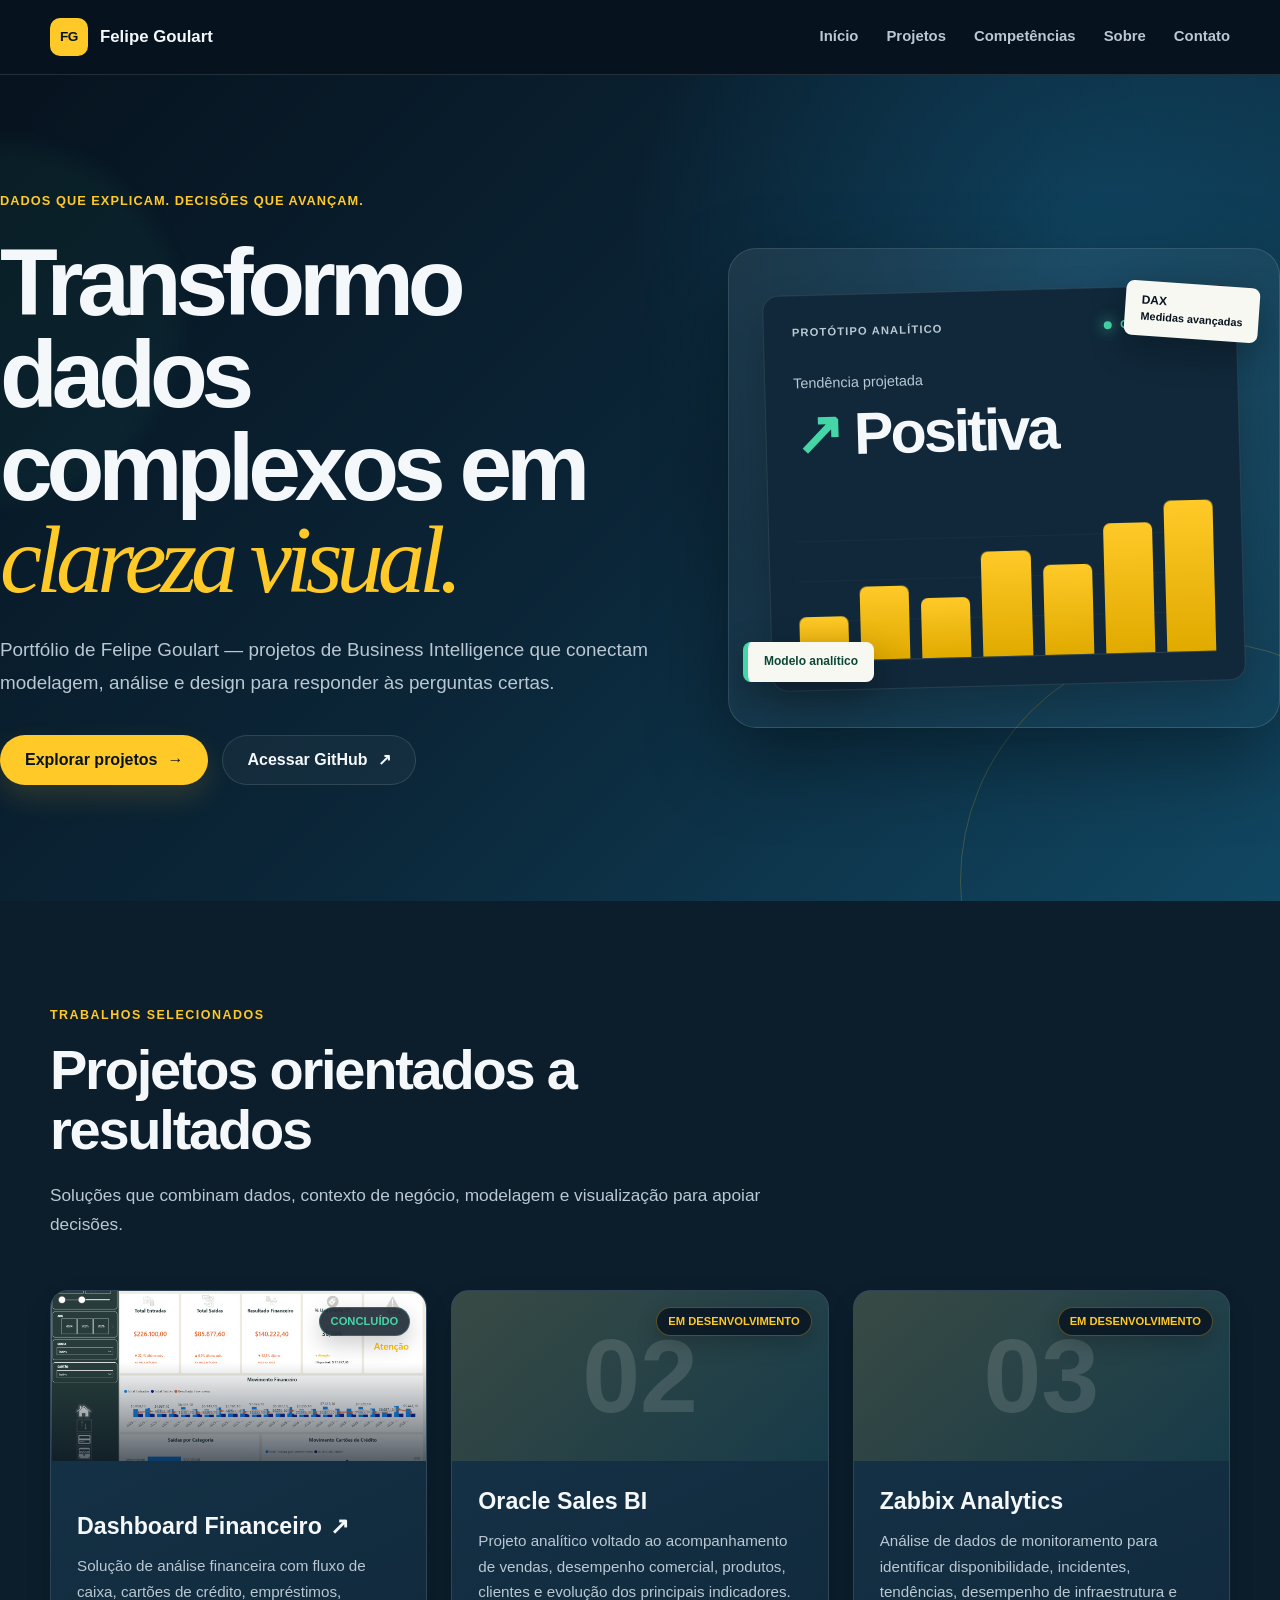
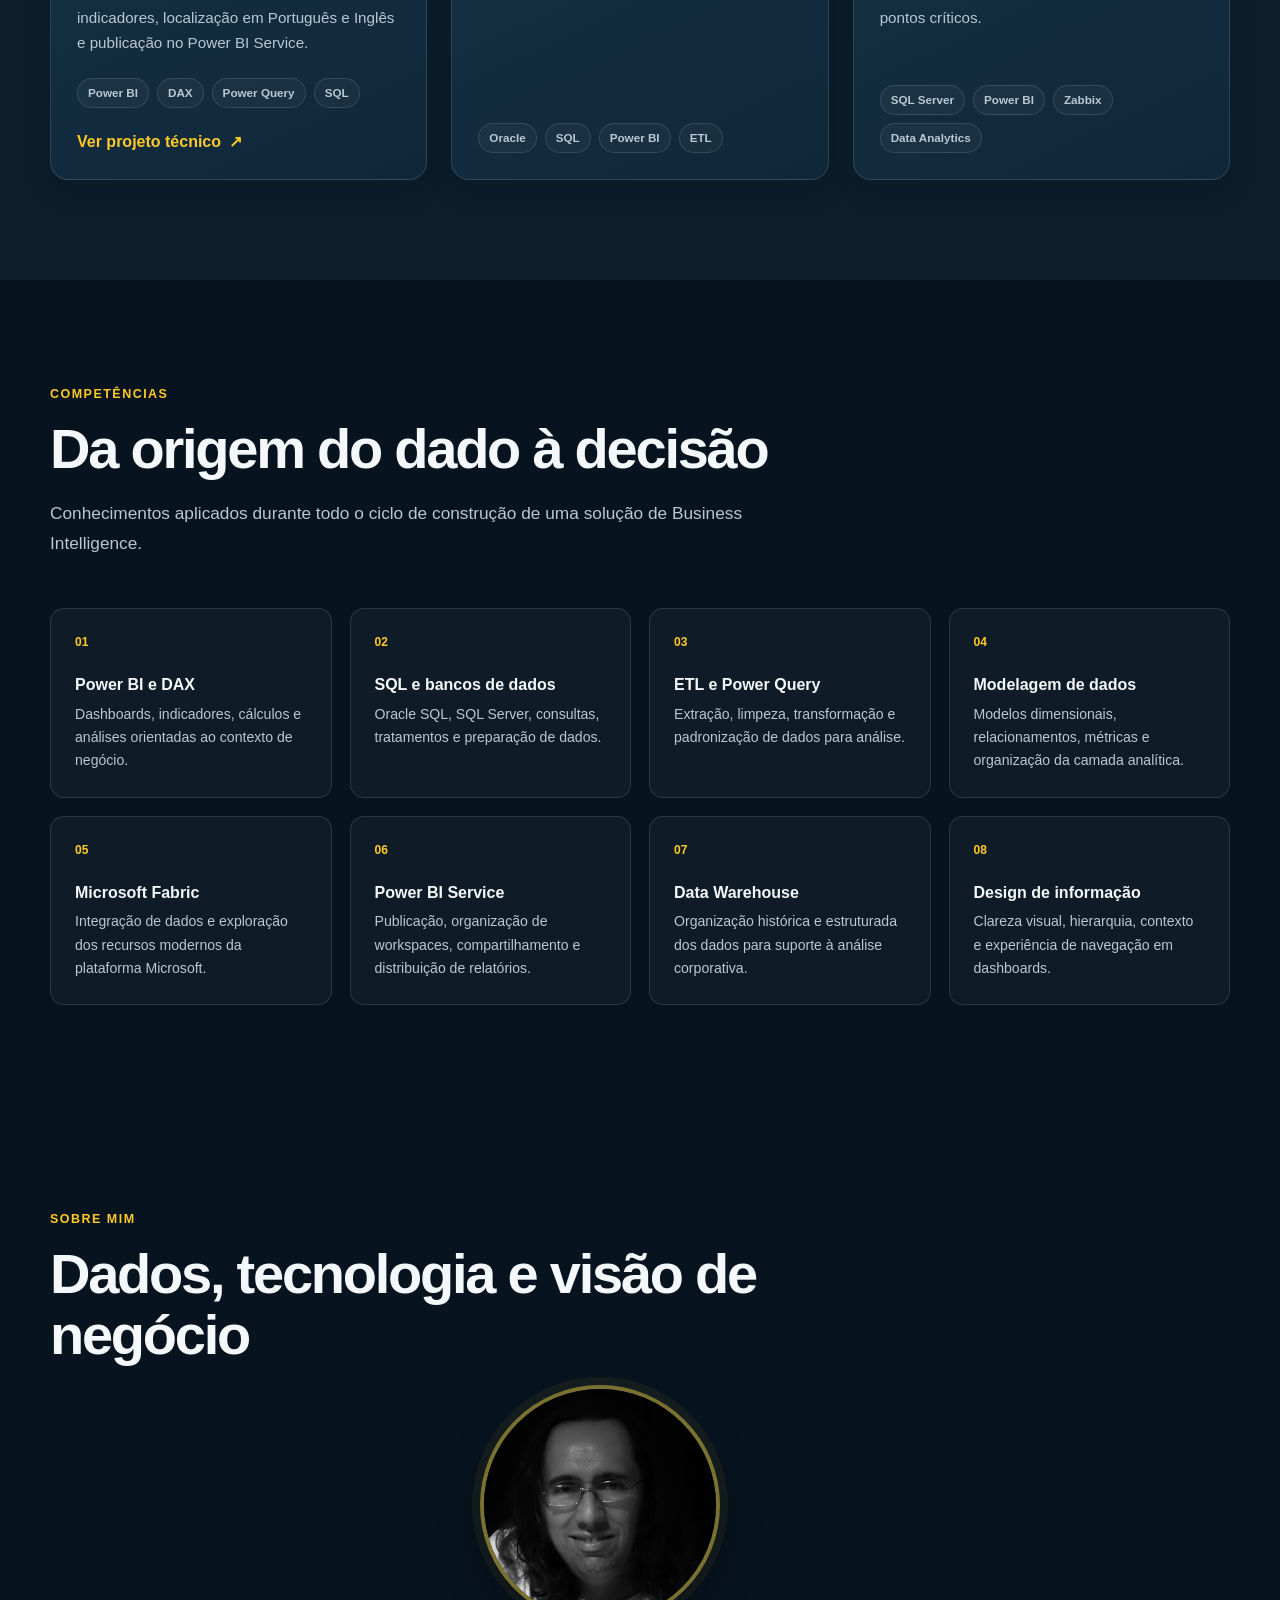
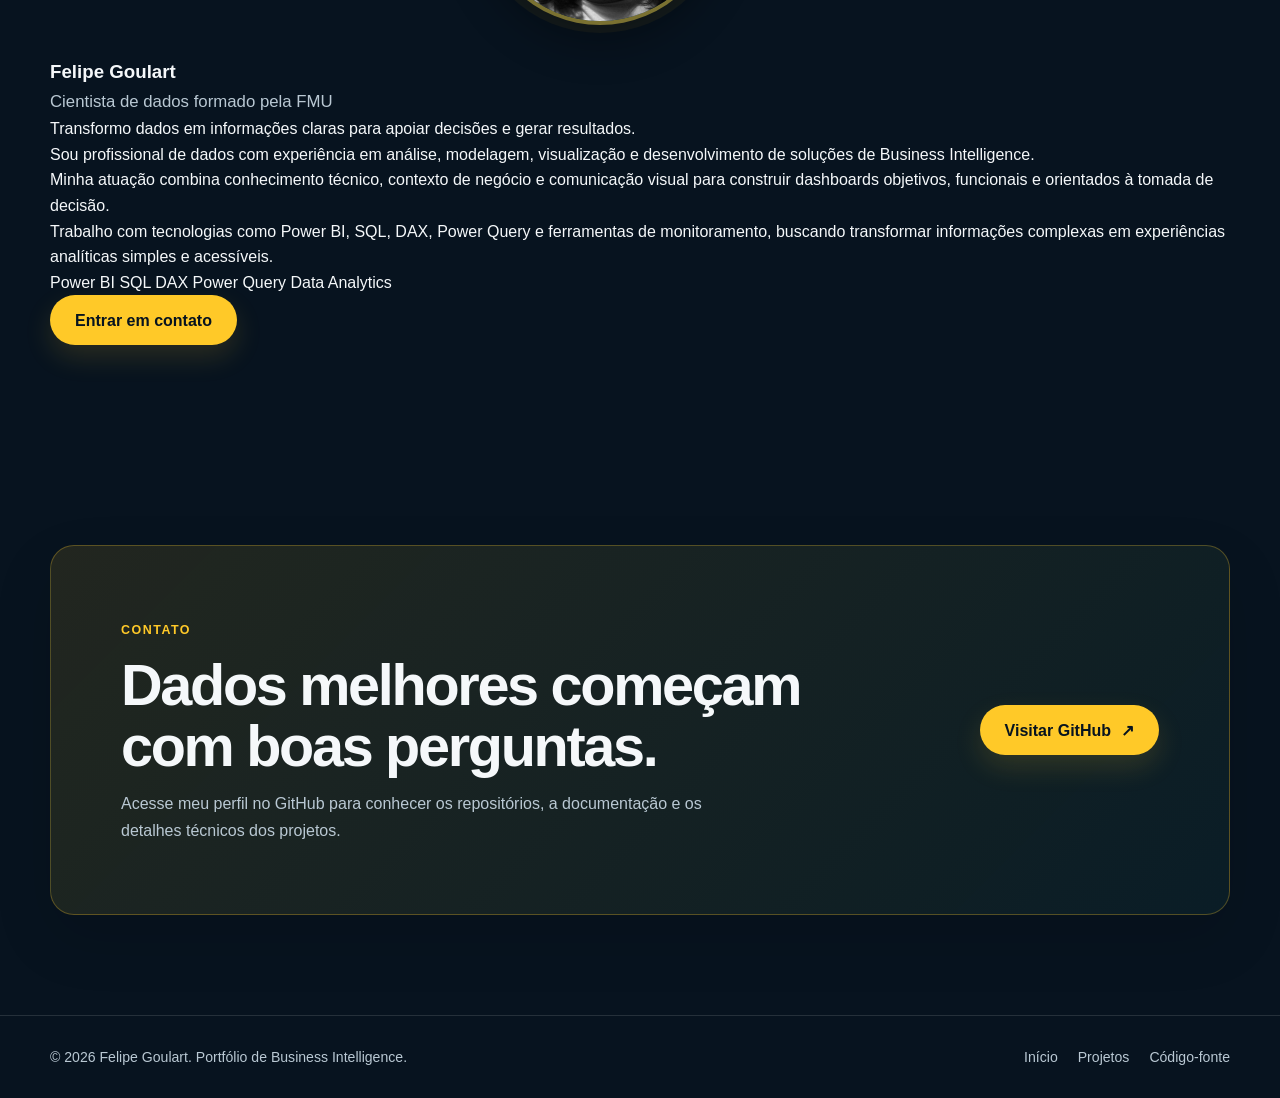
==== commit 35ee392b: "Updates index.html and styles.css" ====
--- a/index.html
+++ b/index.html
@@ -496,7 +496,7 @@
             <h2 class="section-title">
                 Dados, tecnologia e visão de negócio
             </h2>
-        <div class="about-content-with-photo">
+		<div class="about-content">
 
 			<figure class="about-photo-wrapper">
 				<img
@@ -509,11 +509,17 @@
 				>
 			</figure>
 
-		<div class="about-text">
-			Felipe Goulart
-		</div>
-
-		</div>
+    <!-- Descrição original -->
+    <div class="about-text">
+        <h3>Felipe Goulart</h3>
+
+        <p>
+            Cientista de dados formado pela FMU
+        </p>
+    </div>
+
+</div>
+
 
 			<div class="about-text">
         
--- a/assets/css/styles.css
+++ b/assets/css/styles.css
@@ -1510,34 +1510,59 @@
    FOTO DE PERFIL — SOBRE MIM
 ===================================================== */
 
-.about-content-with-photo {
-    display: grid;
-    grid-template-columns: 240px minmax(0, 1fr);
-    align-items: center;
-    column-gap: 48px;
-}
-
-.about-content-with-photo .about-photo-wrapper {
-    margin: 0;
-    transform: translateX(-40px);
-}
-
+.about-photo-wrapper {
+    position: relative;
+    left: -40px;
+
+    width: 240px;
+    height: 240px;
+    margin: 0 auto 32px;
+
+    flex-shrink: 0;
+
+    border-radius: 50%;
+}
+
+.about-photo {
+    width: 100%;
+    height: 100%;
+
+    display: block;
+
+    border: 4px solid rgba(255, 201, 40, 0.45);
+    border-radius: 50%;
+
+    object-fit: cover;
+    object-position: center 20%;
+
+    background-color: #0d2839;
+
+    box-shadow:
+        0 18px 42px rgba(0, 0, 0, 0.32),
+        0 0 0 8px rgba(255, 201, 40, 0.06);
+}
+
+/* Tablet */
 @media (max-width: 900px) {
-    .about-content-with-photo .about-photo-wrapper {
-        transform: translateX(-20px);
-    }
-}
-
+    .about-photo-wrapper {
+        left: -20px;
+    }
+}
+
+/* Celular */
 @media (max-width: 700px) {
-    .about-content-with-photo {
-        grid-template-columns: 1fr;
-        row-gap: 32px;
-    }
-
-    .about-content-with-photo .about-photo-wrapper {
+    .about-photo-wrapper {
+        left: 0;
+
+        width: 210px;
+        height: 210px;
         margin-inline: auto;
-        transform: none;
-    }
-}
-
-
+    }
+}
+
+@media (max-width: 400px) {
+    .about-photo-wrapper {
+        width: 180px;
+        height: 180px;
+    }
+}
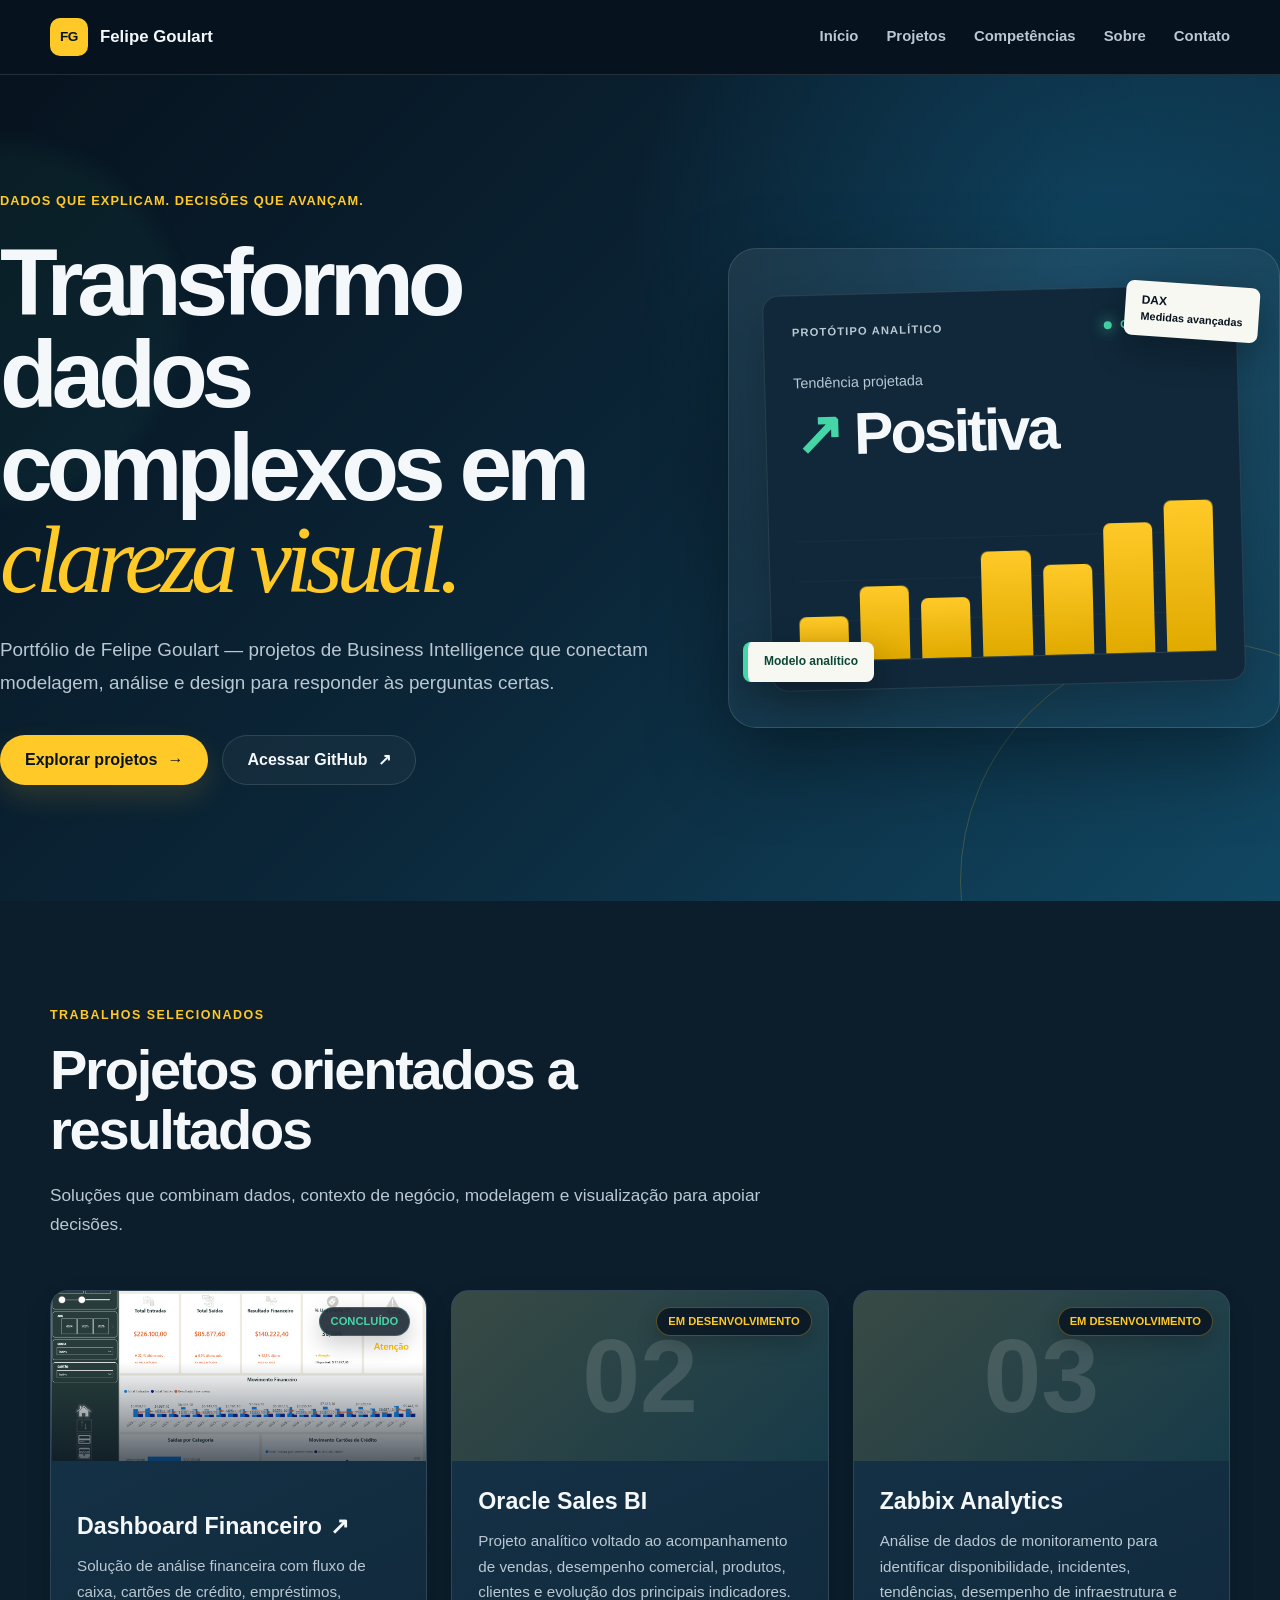
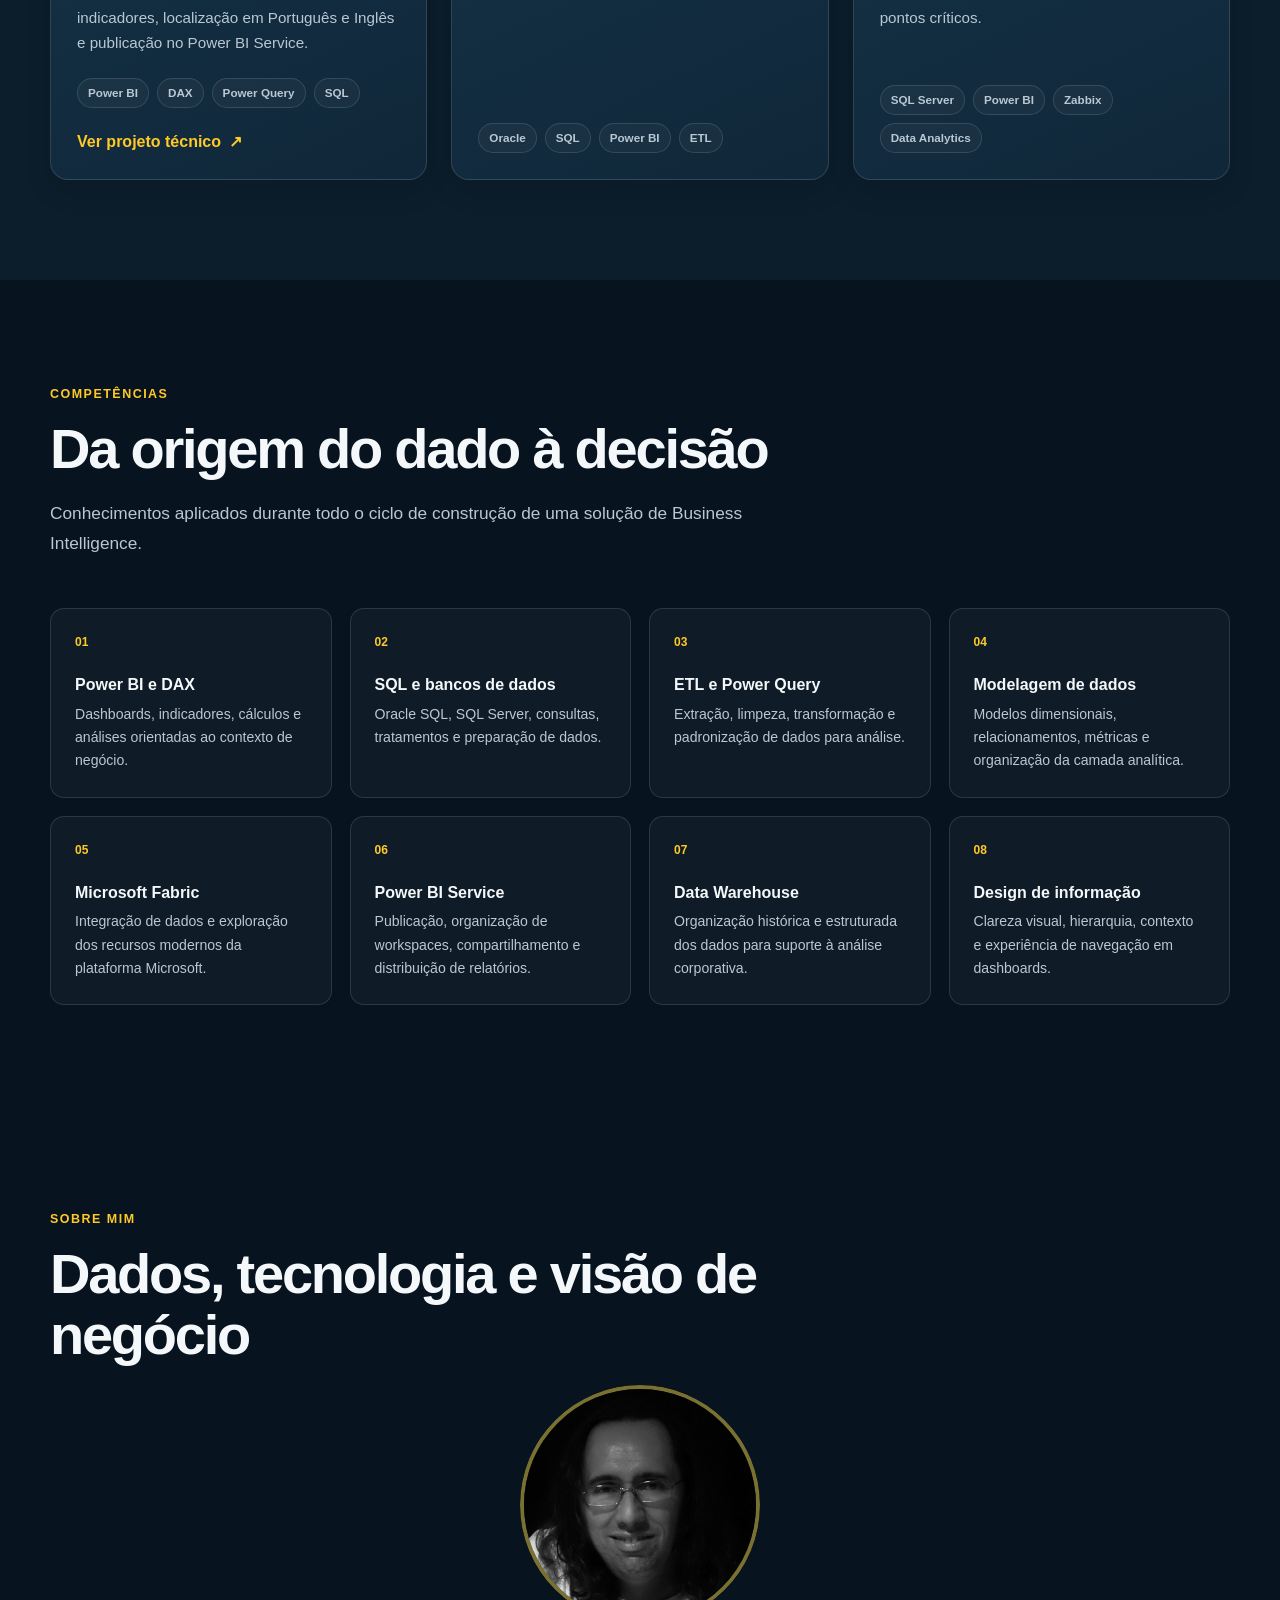
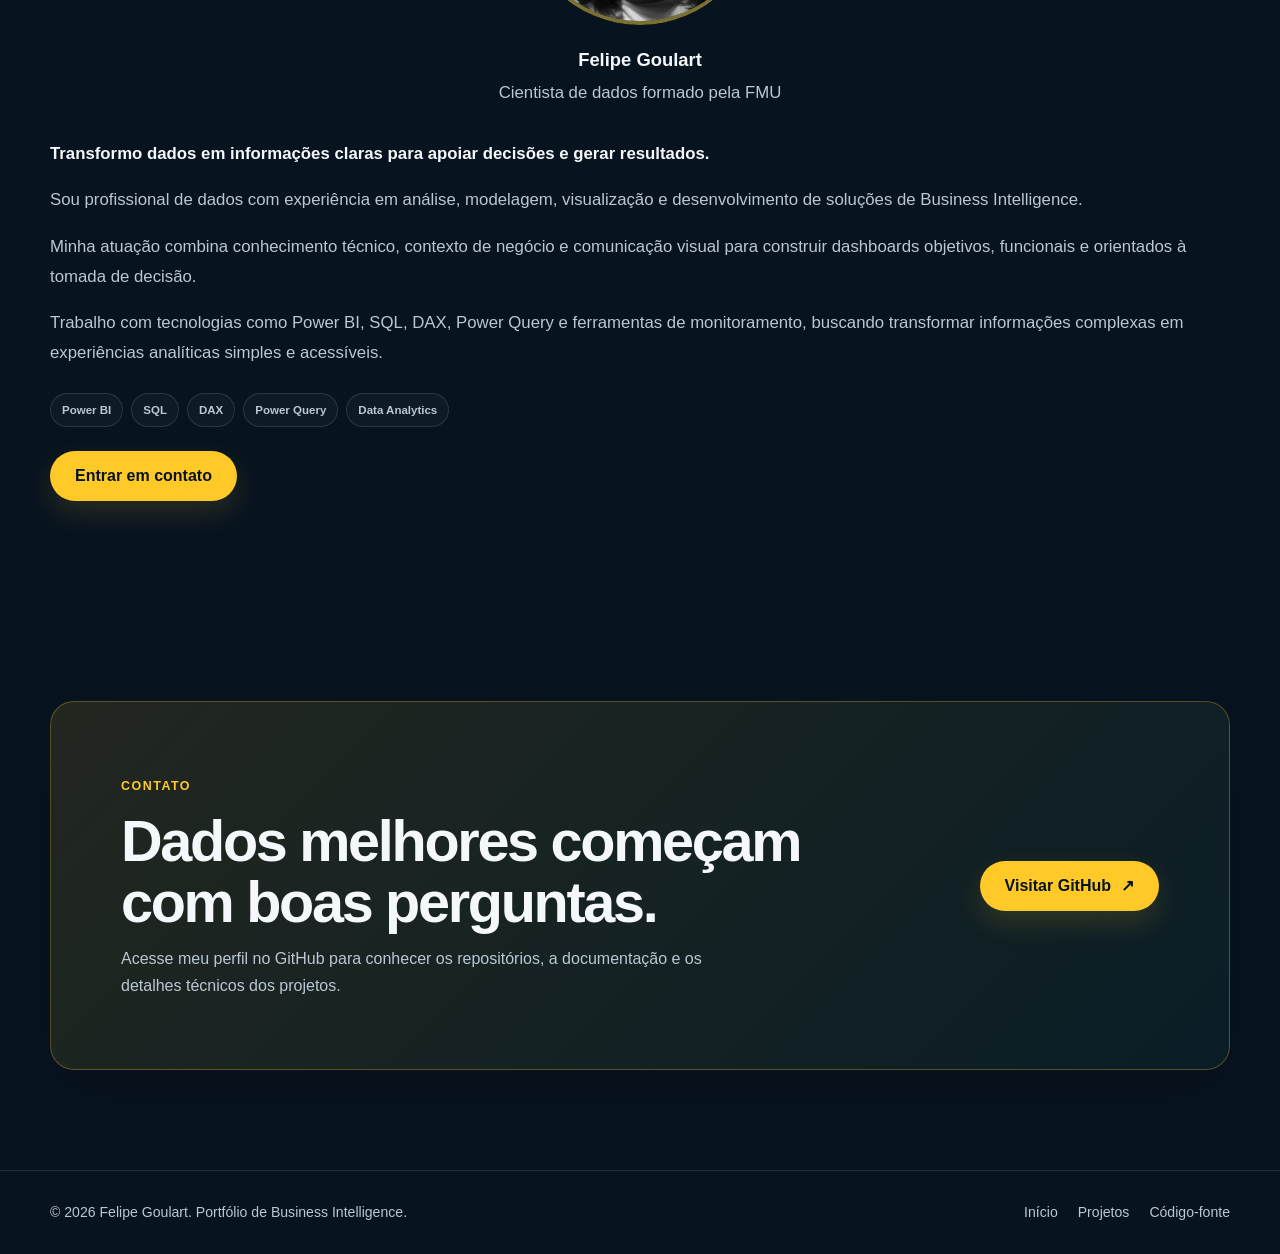
==== commit 13f54c3d: "Update index.html and styles.css" ====
--- a/index.html
+++ b/index.html
@@ -482,10 +482,7 @@
              SOBRE
         ====================================================== -->
 
-	<section
-    class="about section"
-    id="sobre"
->
+	<section class="about section" id="sobre">
     <div class="container">
 
         <div class="section-header">
@@ -496,33 +493,39 @@
             <h2 class="section-title">
                 Dados, tecnologia e visão de negócio
             </h2>
-		<div class="about-content">
-
-			<figure class="about-photo-wrapper">
-				<img
-					class="about-photo"
-					src="./assets/images/profile/felipe-goulart.png"
-					alt="Foto de perfil de Felipe Goulart"
-					width="240"
-					height="240"
-					loading="lazy"
-				>
-			</figure>
-
-    <!-- Descrição original -->
-    <div class="about-text">
-        <h3>Felipe Goulart</h3>
-
-        <p>
-            Cientista de dados formado pela FMU
-        </p>
-    </div>
-
-</div>
-
-
-			<div class="about-text">
-        
+        </div>
+
+        <div class="about-content">
+
+            <!-- Foto, nome e formação -->
+            <div class="about-profile">
+
+                <figure class="about-photo-wrapper">
+                    <img
+                        class="about-photo"
+                        src="./assets/images/profile/felipe-goulart.png"
+                        alt="Foto de perfil de Felipe Goulart"
+                        width="240"
+                        height="240"
+                        loading="lazy"
+                    >
+                </figure>
+
+                <div class="about-profile-description">
+                    <h3 class="about-profile-name">
+                        Felipe Goulart
+                    </h3>
+
+                    <p class="about-profile-title">
+                        Cientista de dados formado pela FMU
+                    </p>
+                </div>
+
+            </div>
+
+            <!-- Descrição completa -->
+            <div class="about-text">
+
                 <p class="about-highlight">
                     Transformo dados em informações claras para apoiar
                     decisões e gerar resultados.
@@ -559,18 +562,22 @@
                     <span>Data Analytics</span>
                 </div>
 
-                <a
-                    class="button button-primary"
-                    href="#contato"
-                >
-                    Entrar em contato
-                </a>
+                <div class="about-contact">
+                    <a
+                        class="button button-primary"
+                        href="#contato"
+                    >
+                        Entrar em contato
+                    </a>
+                </div>
 
             </div>
+
         </div>
 
     </div>
 </section>
+
 
         <!-- =====================================================
              CONTATO
--- a/assets/css/styles.css
+++ b/assets/css/styles.css
@@ -1507,21 +1507,44 @@
     }
 }
 /* =====================================================
-   FOTO DE PERFIL — SOBRE MIM
+   SOBRE MIM — FOTO, IDENTIFICAÇÃO E DESCRIÇÃO
 ===================================================== */
 
+/* Conteúdo geral da seção */
+
+.about-content {
+    width: 100%;
+}
+
+
+/* Foto, nome e formação */
+
+.about-profile {
+    width: fit-content;
+    margin: 0 auto 32px;
+
+    display: flex;
+    flex-direction: column;
+    align-items: center;
+}
+
+
+/* Círculo da foto */
+
 .about-photo-wrapper {
-    position: relative;
-    left: -40px;
-
     width: 240px;
     height: 240px;
-    margin: 0 auto 32px;
+    margin: 0;
+
+    overflow: hidden;
+
+    border-radius: 50%;
 
     flex-shrink: 0;
-
-    border-radius: 50%;
-}
+}
+
+
+/* Foto */
 
 .about-photo {
     width: 100%;
@@ -1542,21 +1565,104 @@
         0 0 0 8px rgba(255, 201, 40, 0.06);
 }
 
-/* Tablet */
-@media (max-width: 900px) {
+
+/* Nome e formação abaixo da foto */
+
+.about-profile-description {
+    width: 100%;
+    margin-top: 22px;
+
+    text-align: center;
+}
+
+.about-profile-name {
+    margin: 0 0 5px;
+
+    color: var(--color-text);
+
+    font-size: 1.15rem;
+    font-weight: 800;
+    line-height: 1.4;
+}
+
+.about-profile-title {
+    margin: 0;
+
+    color: var(--color-text-soft);
+
+    font-size: 0.95rem;
+    line-height: 1.5;
+}
+
+
+/* Descrição completa */
+
+.about-text {
+    width: 100%;
+
+    text-align: left;
+}
+
+.about-text p {
+    margin: 0 0 16px;
+
+    color: var(--color-text-soft);
+
+    line-height: 1.8;
+}
+
+.about-text .about-highlight {
+    color: var(--color-text);
+
+    font-weight: 700;
+}
+
+
+/* Competências */
+
+.about-skills {
+    margin-top: 24px;
+
+    display: flex;
+    flex-wrap: wrap;
+    gap: 8px;
+}
+
+.about-skills span {
+    padding: 7px 11px;
+
+    border: 1px solid var(--color-border);
+    border-radius: 999px;
+
+    color: var(--color-text-soft);
+    background: rgba(255, 255, 255, 0.03);
+
+    font-size: 0.72rem;
+    font-weight: 700;
+}
+
+
+/* Espaço de uma linha antes do botão */
+
+.about-contact {
+    margin-top: 24px;
+}
+
+
+/* Responsividade */
+
+@media (max-width: 700px) {
+    .about-profile {
+        margin-bottom: 28px;
+    }
+
     .about-photo-wrapper {
-        left: -20px;
-    }
-}
-
-/* Celular */
-@media (max-width: 700px) {
-    .about-photo-wrapper {
-        left: 0;
-
         width: 210px;
         height: 210px;
-        margin-inline: auto;
+    }
+
+    .about-profile-description {
+        margin-top: 18px;
     }
 }
 
@@ -1565,4 +1671,12 @@
         width: 180px;
         height: 180px;
     }
-}
+
+    .about-profile-name {
+        font-size: 1.05rem;
+    }
+
+    .about-profile-title {
+        font-size: 0.88rem;
+    }
+}
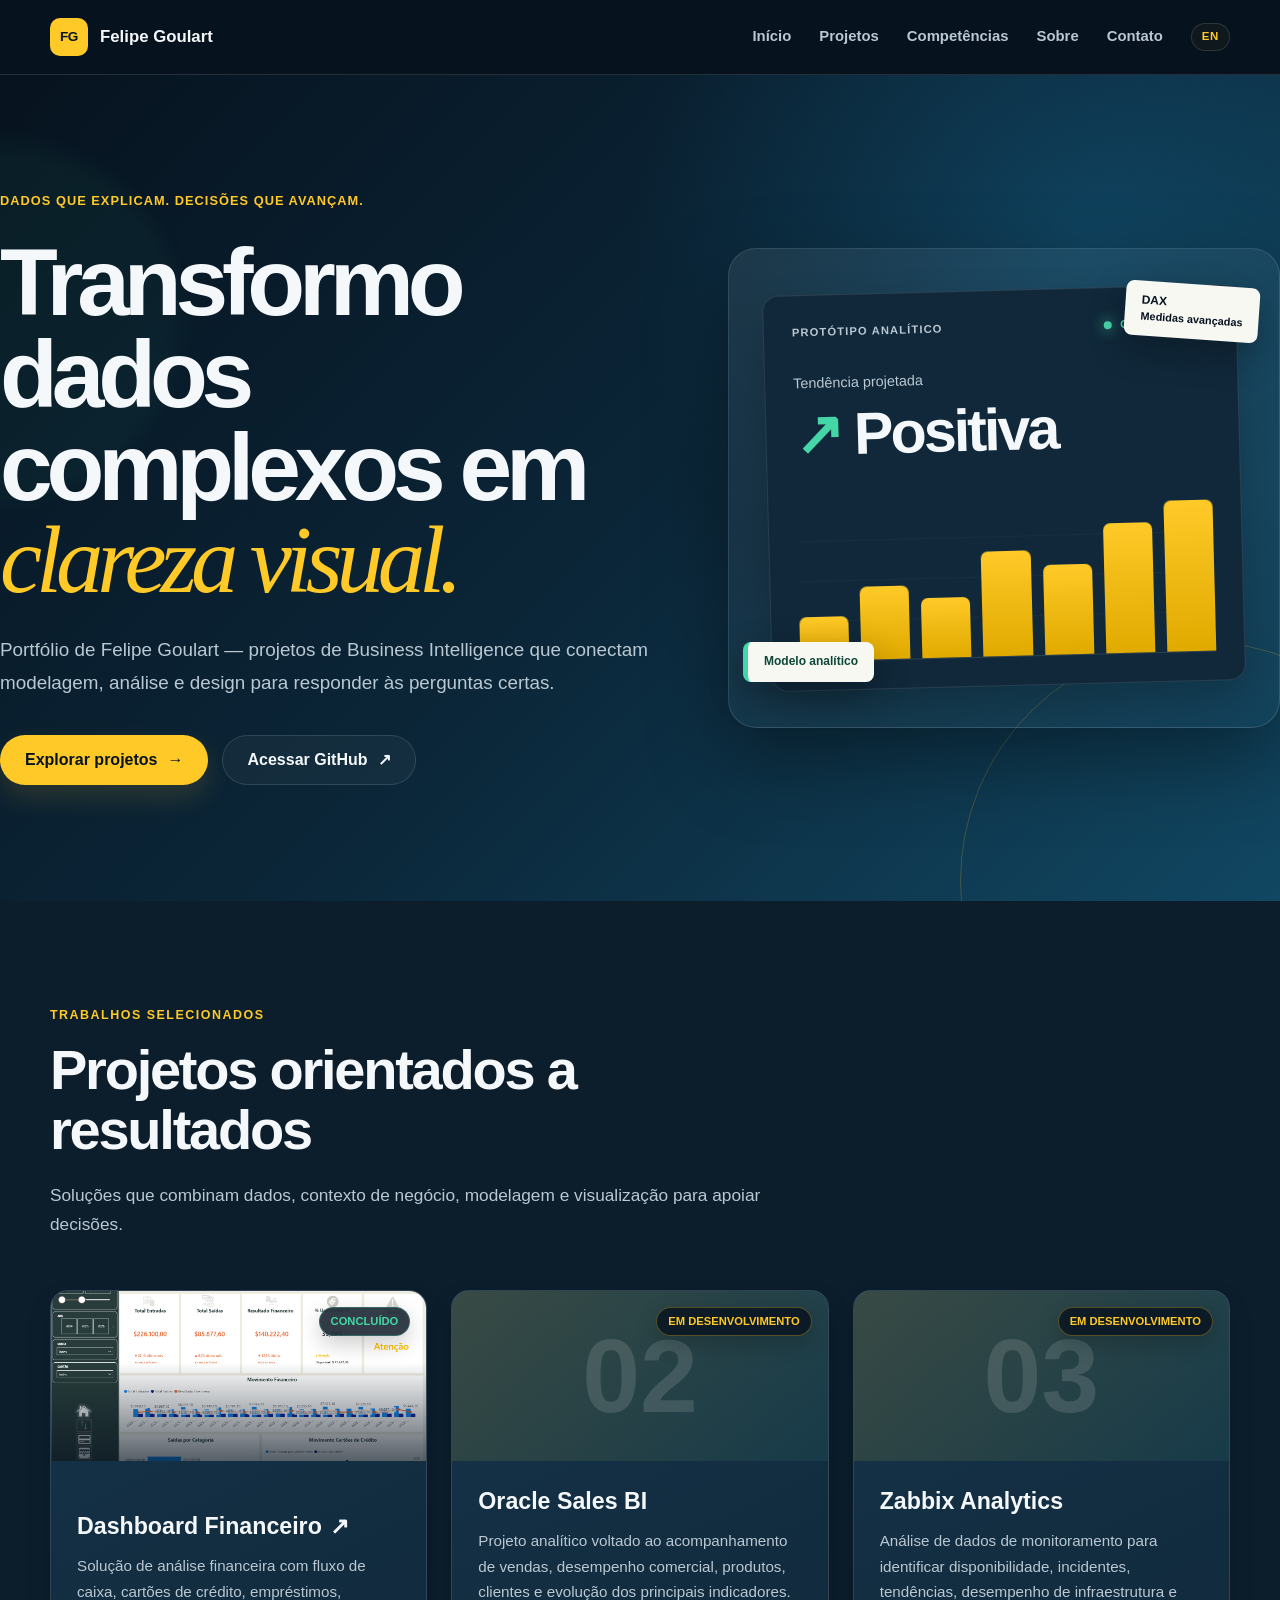
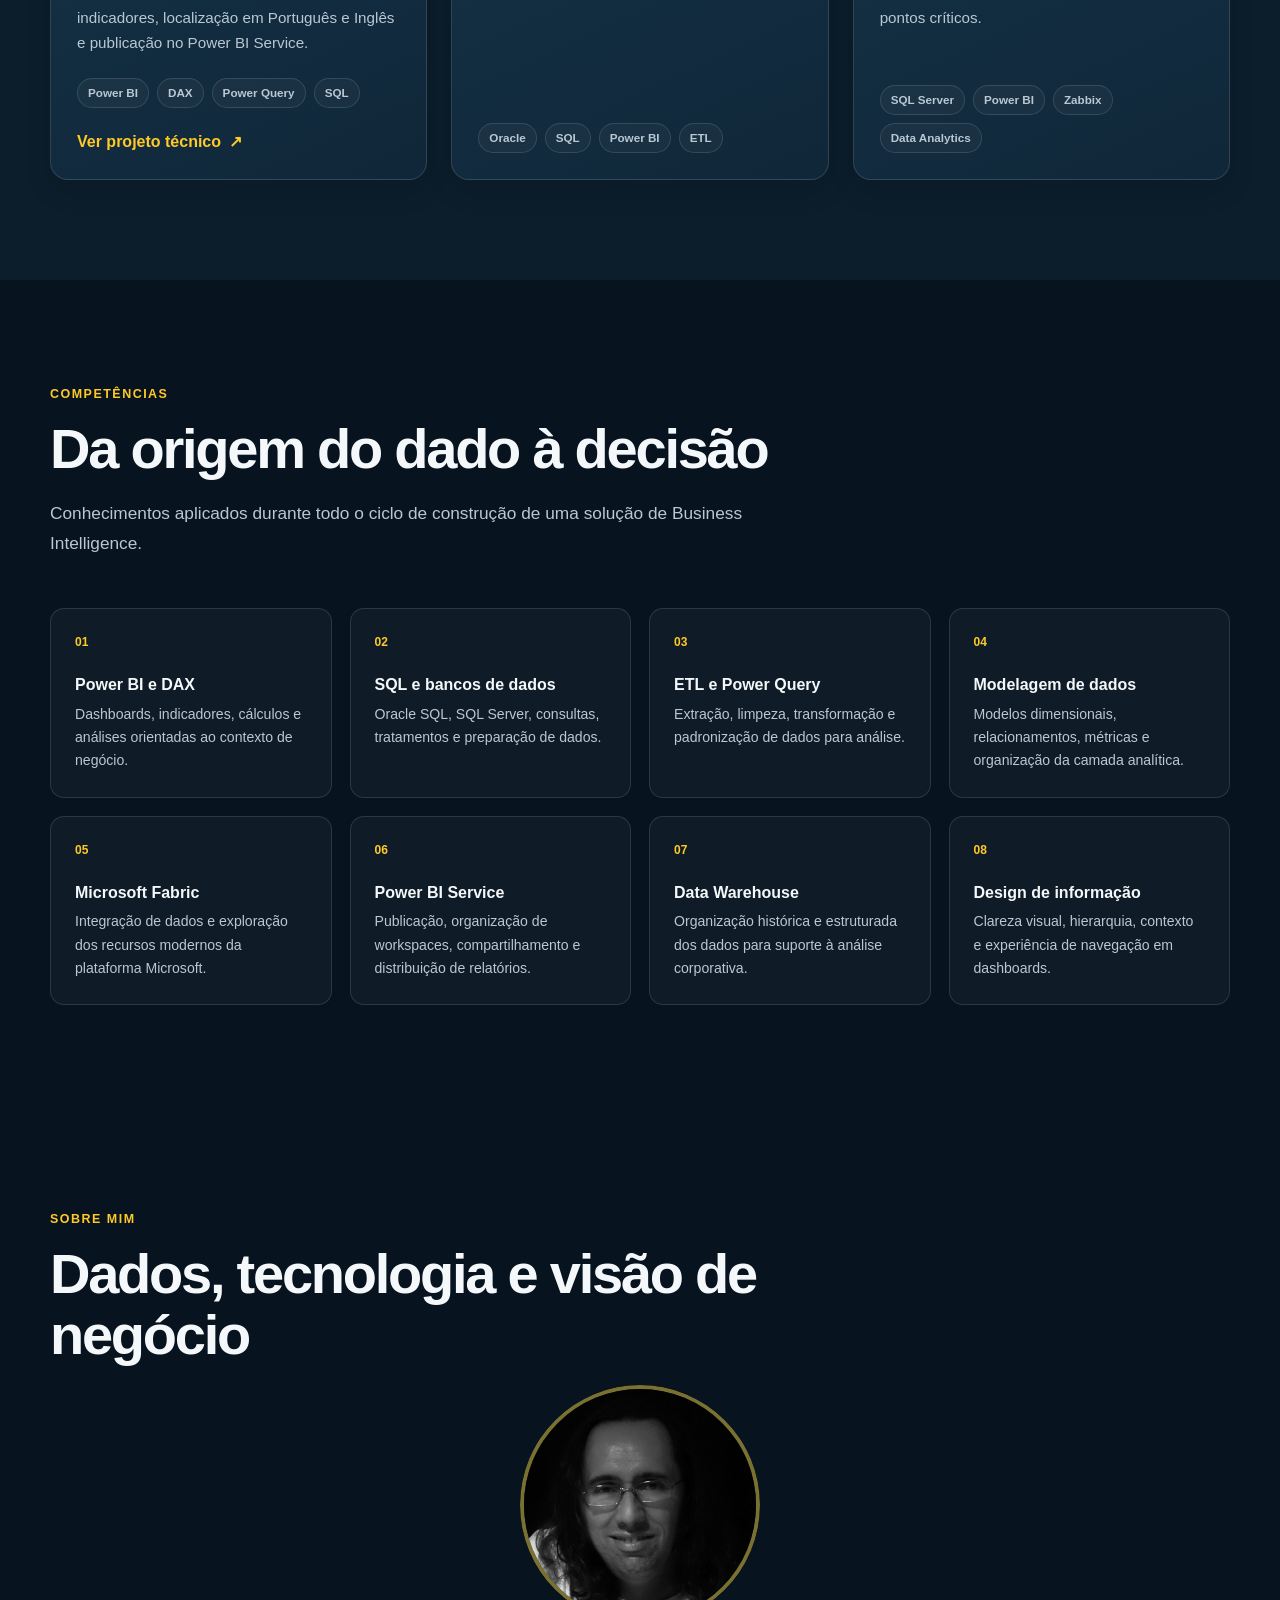
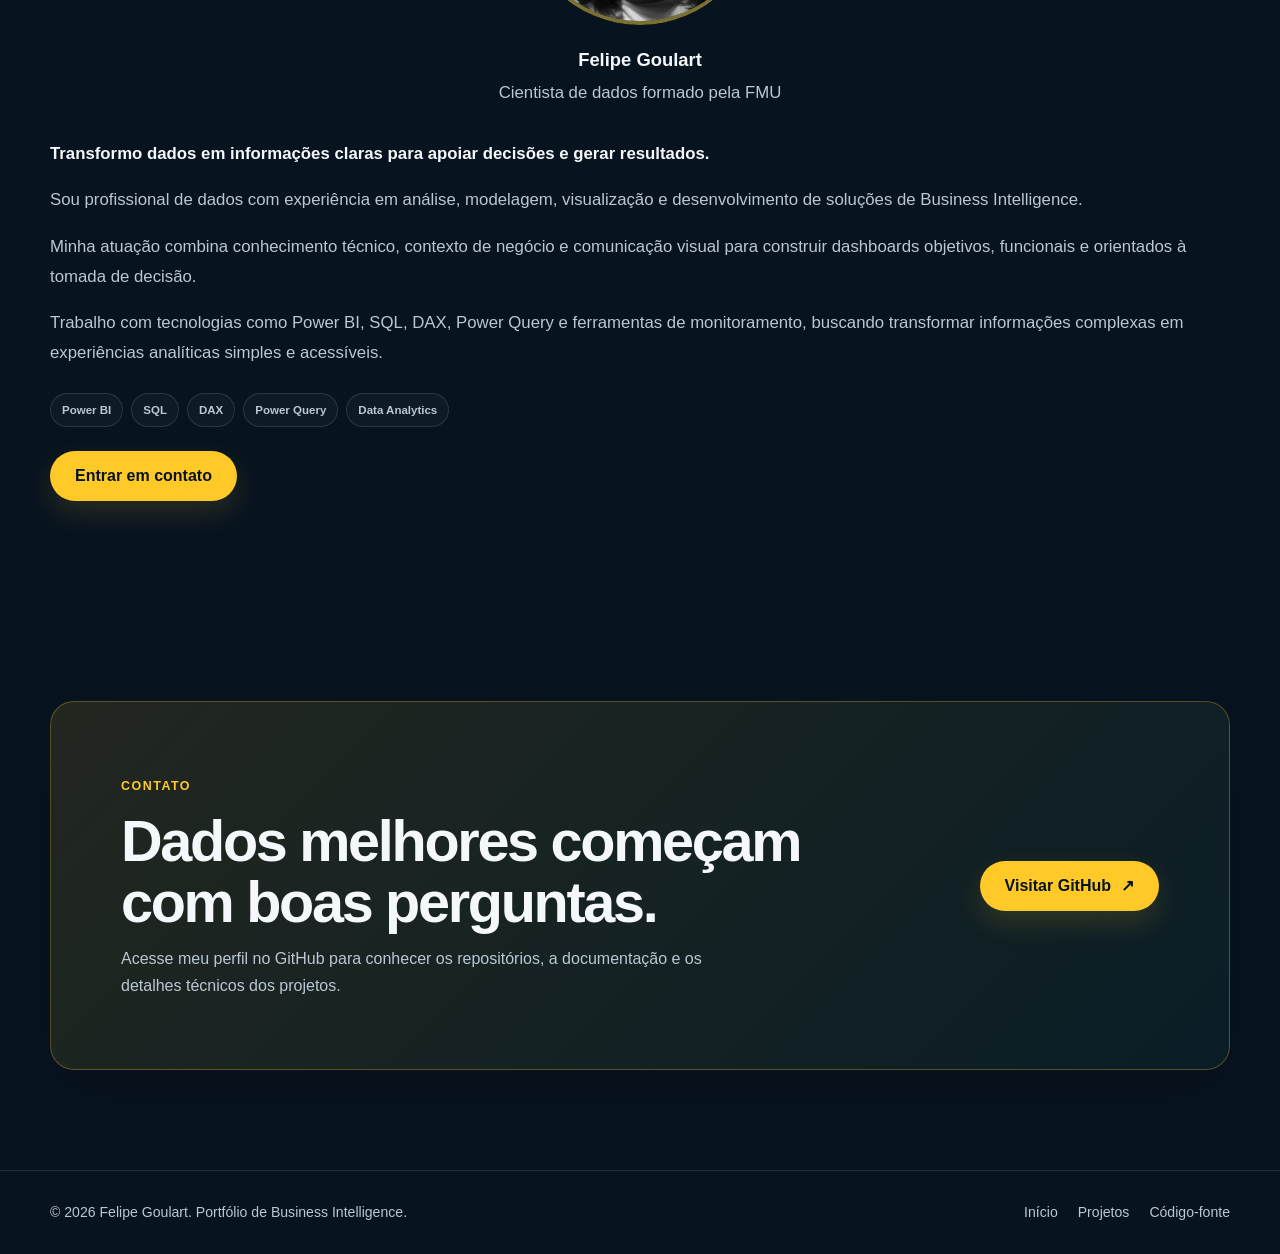
==== commit 3bd16b63: "Updates for english/portuguese pages" ====
--- a/index.html
+++ b/index.html
@@ -22,6 +22,20 @@
     <meta name="theme-color" content="#07131f">
 
     <title>Felipe Goulart | Portfólio de Power BI</title>
+
+	<!-- Versões alternativas por idioma -->
+
+	<link
+		rel="alternate"
+		hreflang="pt-BR"
+		href="./index.html"
+	>
+
+	<link
+		rel="alternate"
+		hreflang="en-US"
+		href="./index-en.html"
+	>
 
     <link
         rel="stylesheet"
@@ -55,15 +69,26 @@
             </a>
 
             <nav
-                class="navigation"
-                aria-label="Navegação principal"
-            >
-                <a href="#inicio">Início</a>
-                <a href="#projetos">Projetos</a>
-                <a href="#competencias">Competências</a>
-                <a href="#sobre">Sobre</a>
-                <a href="#contato">Contato</a>
-            </nav>
+				class="navigation"
+				aria-label="Navegação principal"
+			>
+				<a href="#inicio">Início</a>
+				<a href="#projetos">Projetos</a>
+				<a href="#competencias">Competências</a>
+				<a href="#sobre">Sobre</a>
+				<a href="#contato">Contato</a>
+
+				<a
+					class="language-link"
+					href="./index-en.html"
+					lang="en-US"
+					hreflang="en-US"
+					aria-label="View the portfolio in English"
+				>
+					EN
+				</a>
+			</nav>
+
         </div>
     </header>
 
@@ -210,7 +235,7 @@
                         >
                             <img
                                 class="project-card-image"
-                                src="./assets/images/dashboards/finance-dashboard/finance-dashboard-cover.png"
+                                src="./assets/images/dashboards/finance-dashboard/finance-dashboard-cover-pt.png"
                                 alt="Visão geral do Dashboard Financeiro desenvolvido por Felipe Goulart"
                                 loading="lazy"
                                 width="1200"
--- a/assets/css/styles.css
+++ b/assets/css/styles.css
@@ -268,6 +268,32 @@
 .navigation a:focus-visible::after {
     transform: scaleX(1);
     transform-origin: left;
+}
+/* =====================================================
+   SELETOR DE IDIOMA
+===================================================== */
+
+.language-link {
+    padding: 7px 10px;
+
+    border: 1px solid var(--color-border);
+    border-radius: 999px;
+
+    color: var(--color-primary) !important;
+    background: rgba(255, 201, 40, 0.04);
+
+    font-size: 0.72rem !important;
+    font-weight: 900 !important;
+    letter-spacing: 0.05em;
+    line-height: 1;
+}
+
+.language-link:hover,
+.language-link:focus-visible {
+    border-color: rgba(255, 201, 40, 0.5);
+
+    color: var(--color-background) !important;
+    background: var(--color-primary);
 }
 
 
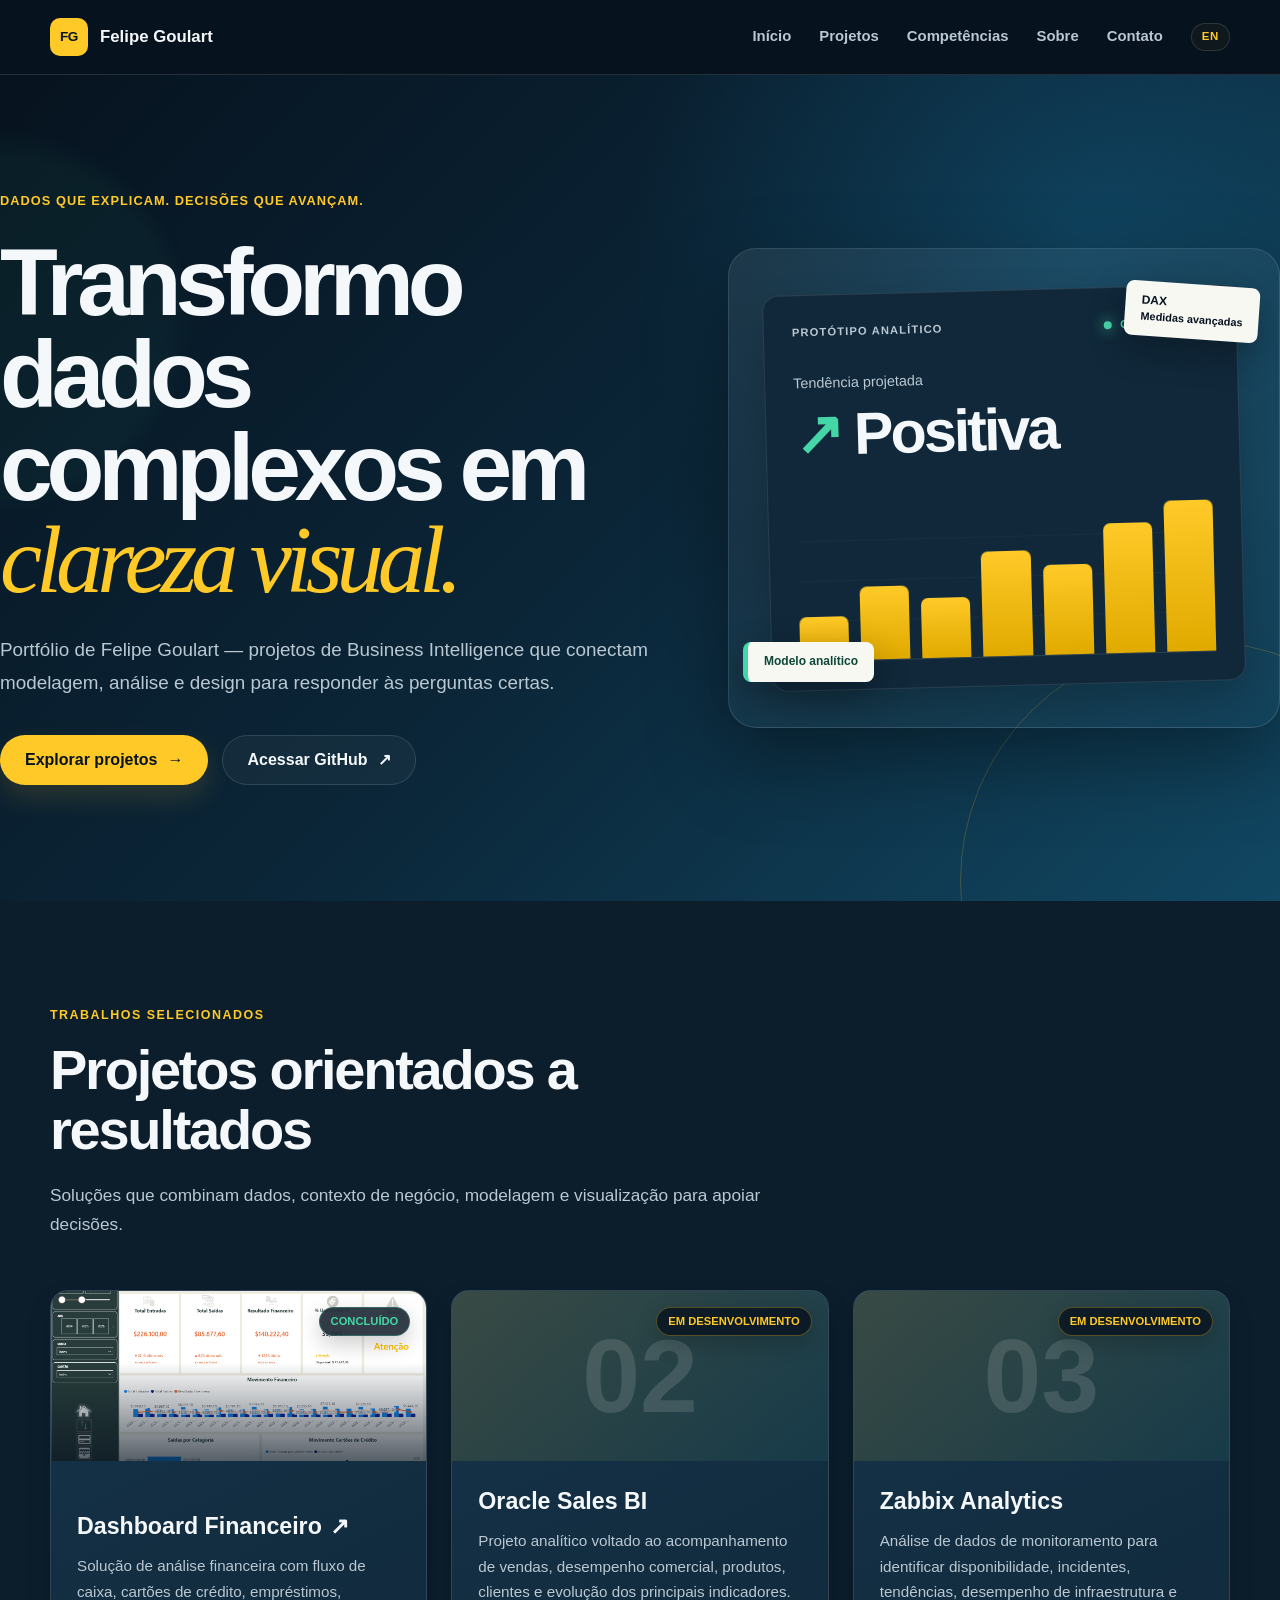
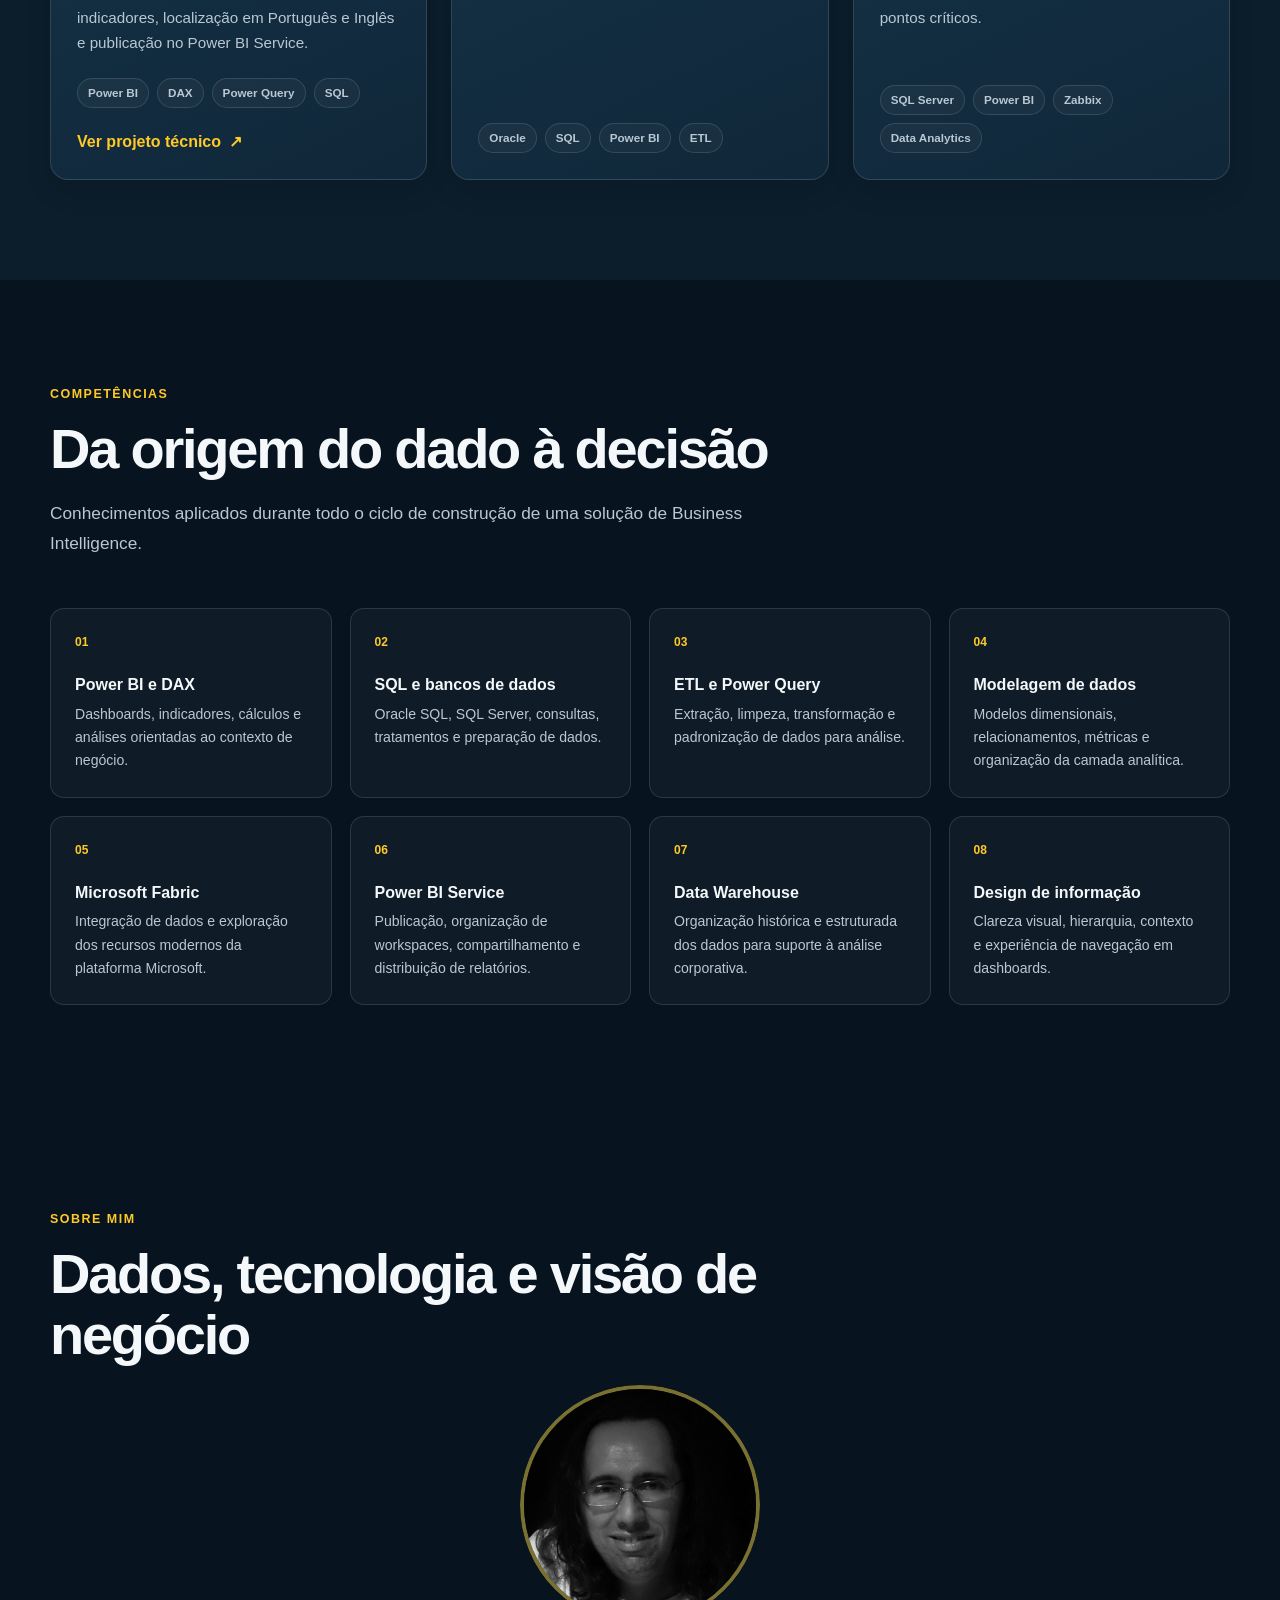
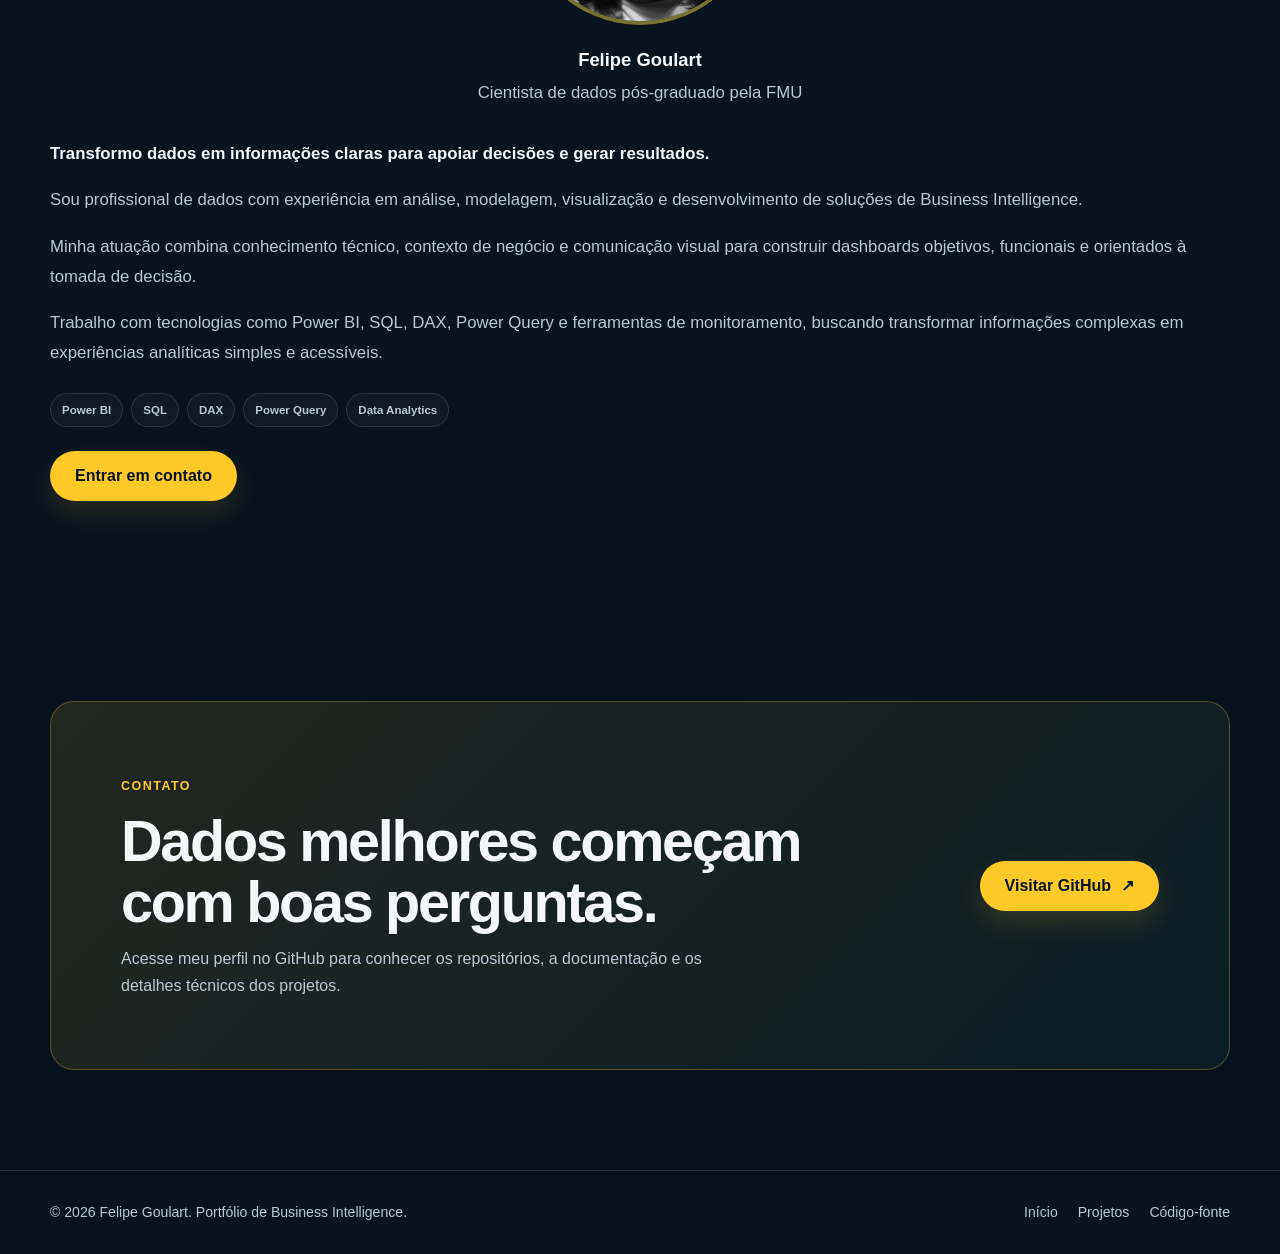
==== commit e346306b: "Updates index.html and index-en.html" ====
--- a/index.html
+++ b/index.html
@@ -542,7 +542,7 @@
                     </h3>
 
                     <p class="about-profile-title">
-                        Cientista de dados formado pela FMU
+                        Cientista de dados pós-graduado pela FMU
                     </p>
                 </div>
 
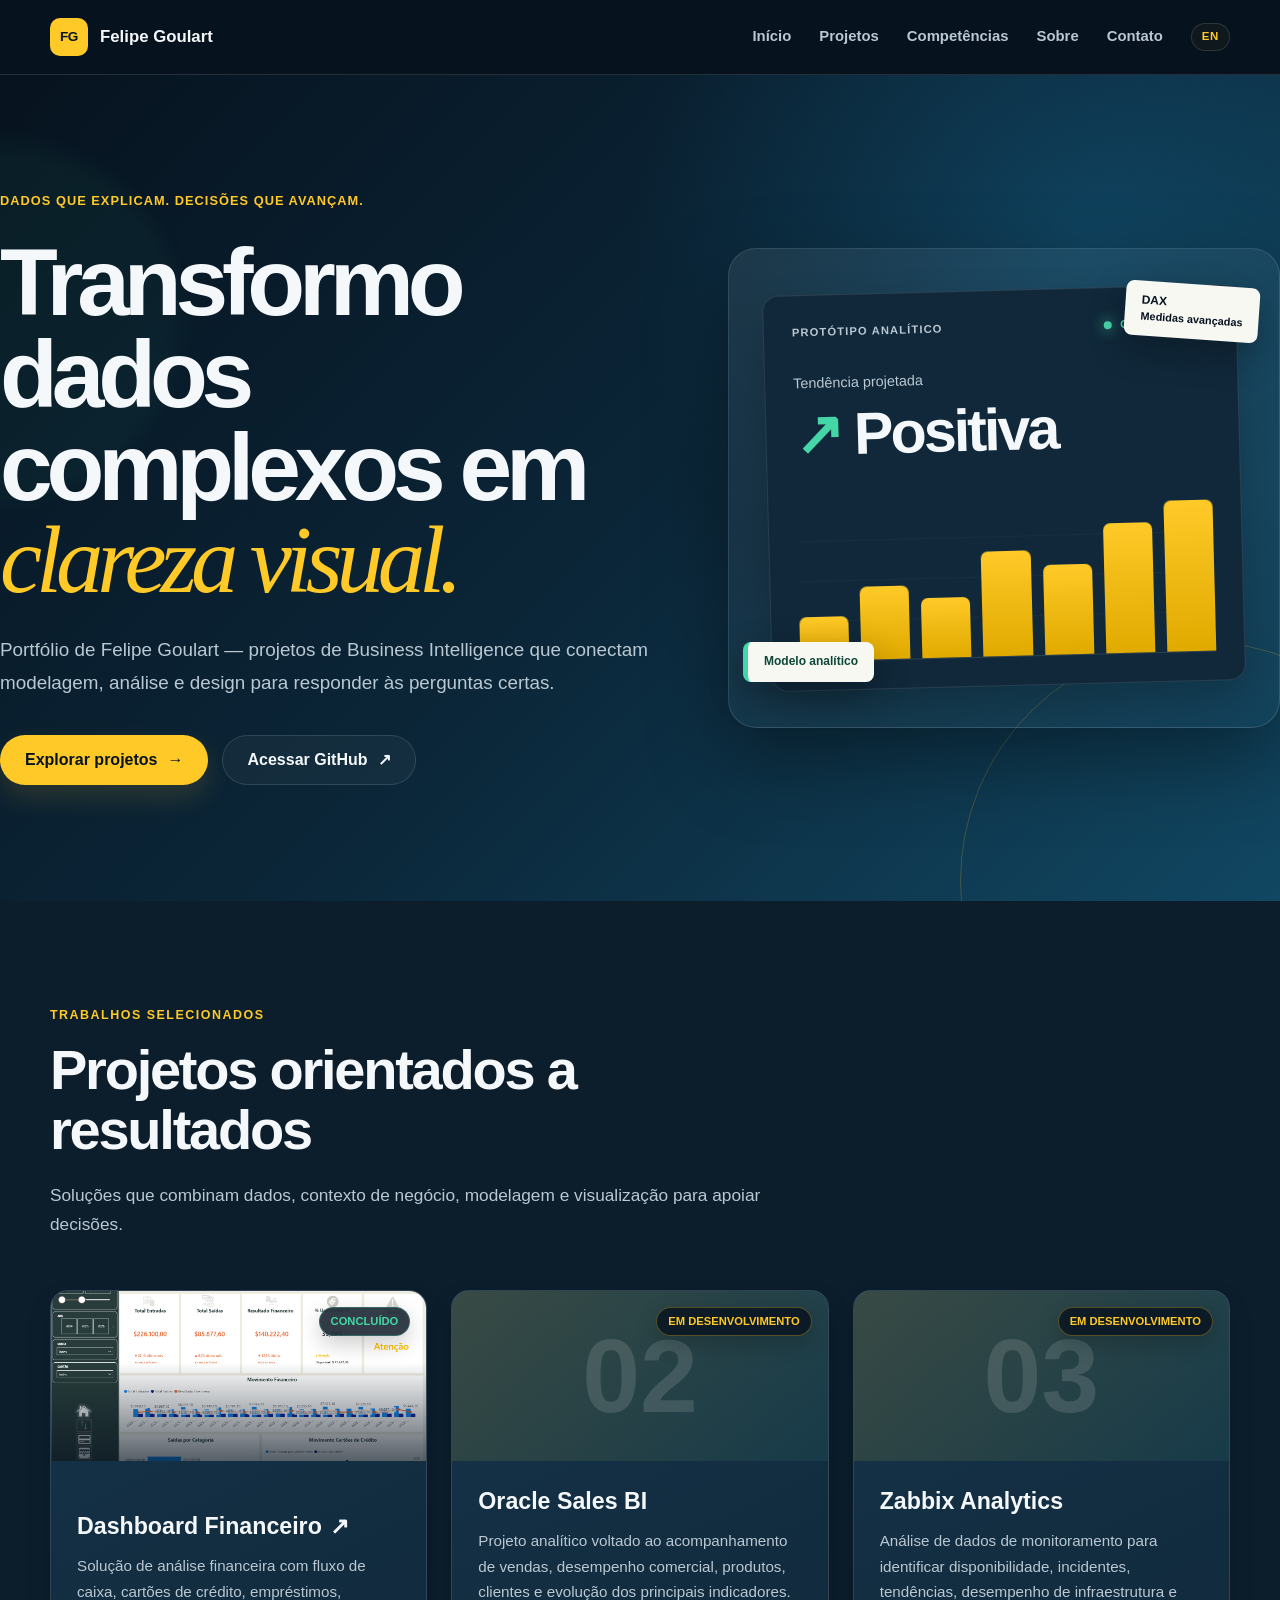
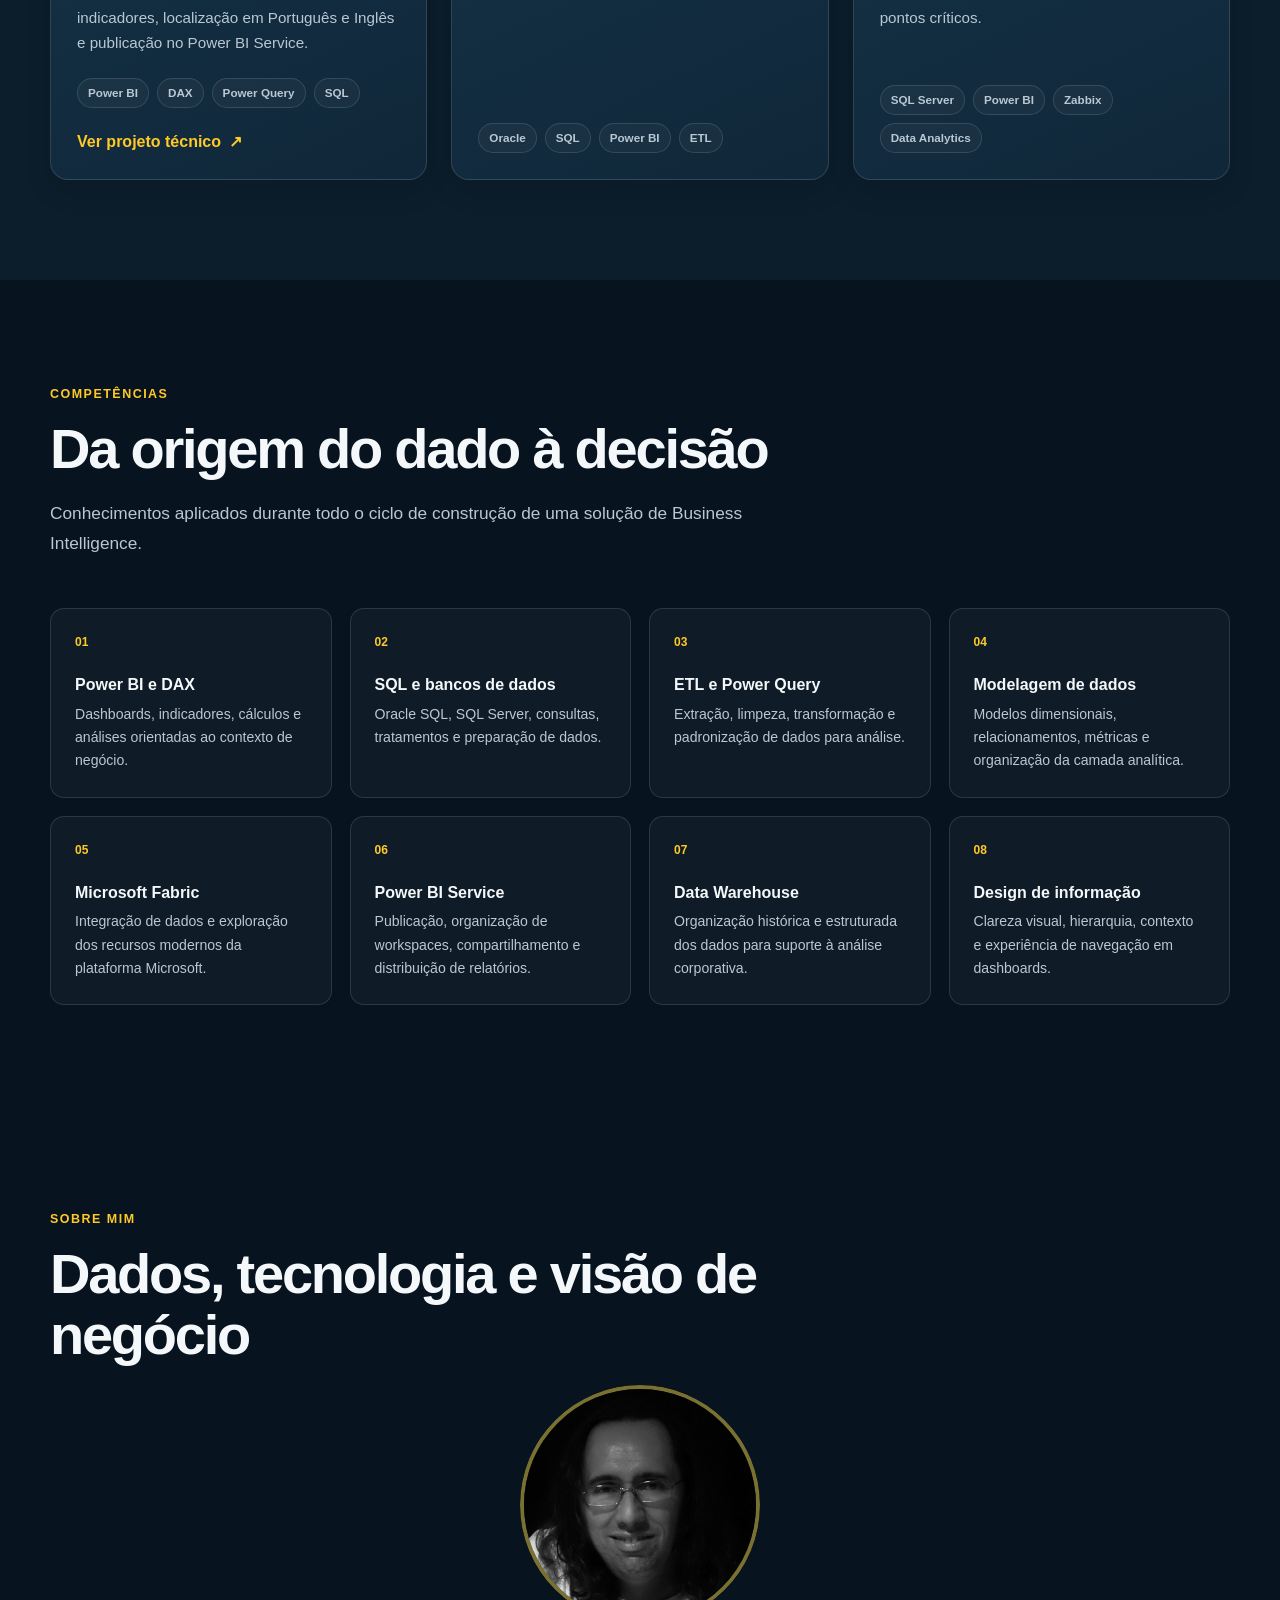
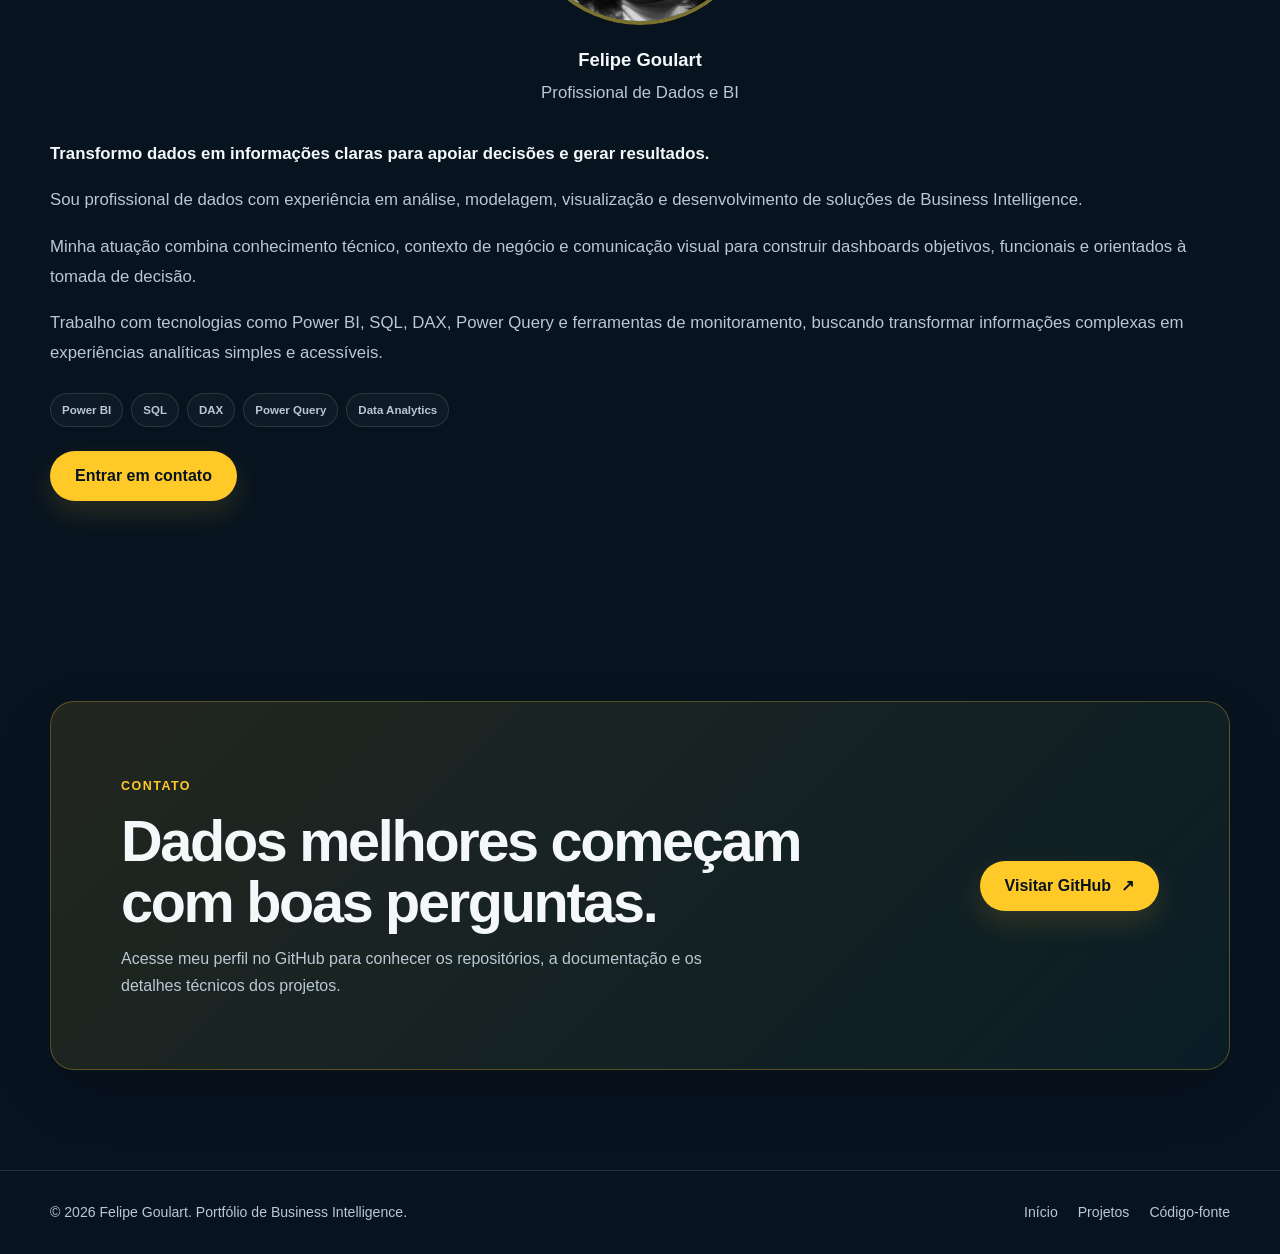
==== commit e48978e6: "Updates index.html and index-en-html" ====
--- a/index.html
+++ b/index.html
@@ -542,7 +542,7 @@
                     </h3>
 
                     <p class="about-profile-title">
-                        Cientista de dados pós-graduado pela FMU
+                        Profissional de Dados e BI
                     </p>
                 </div>
 
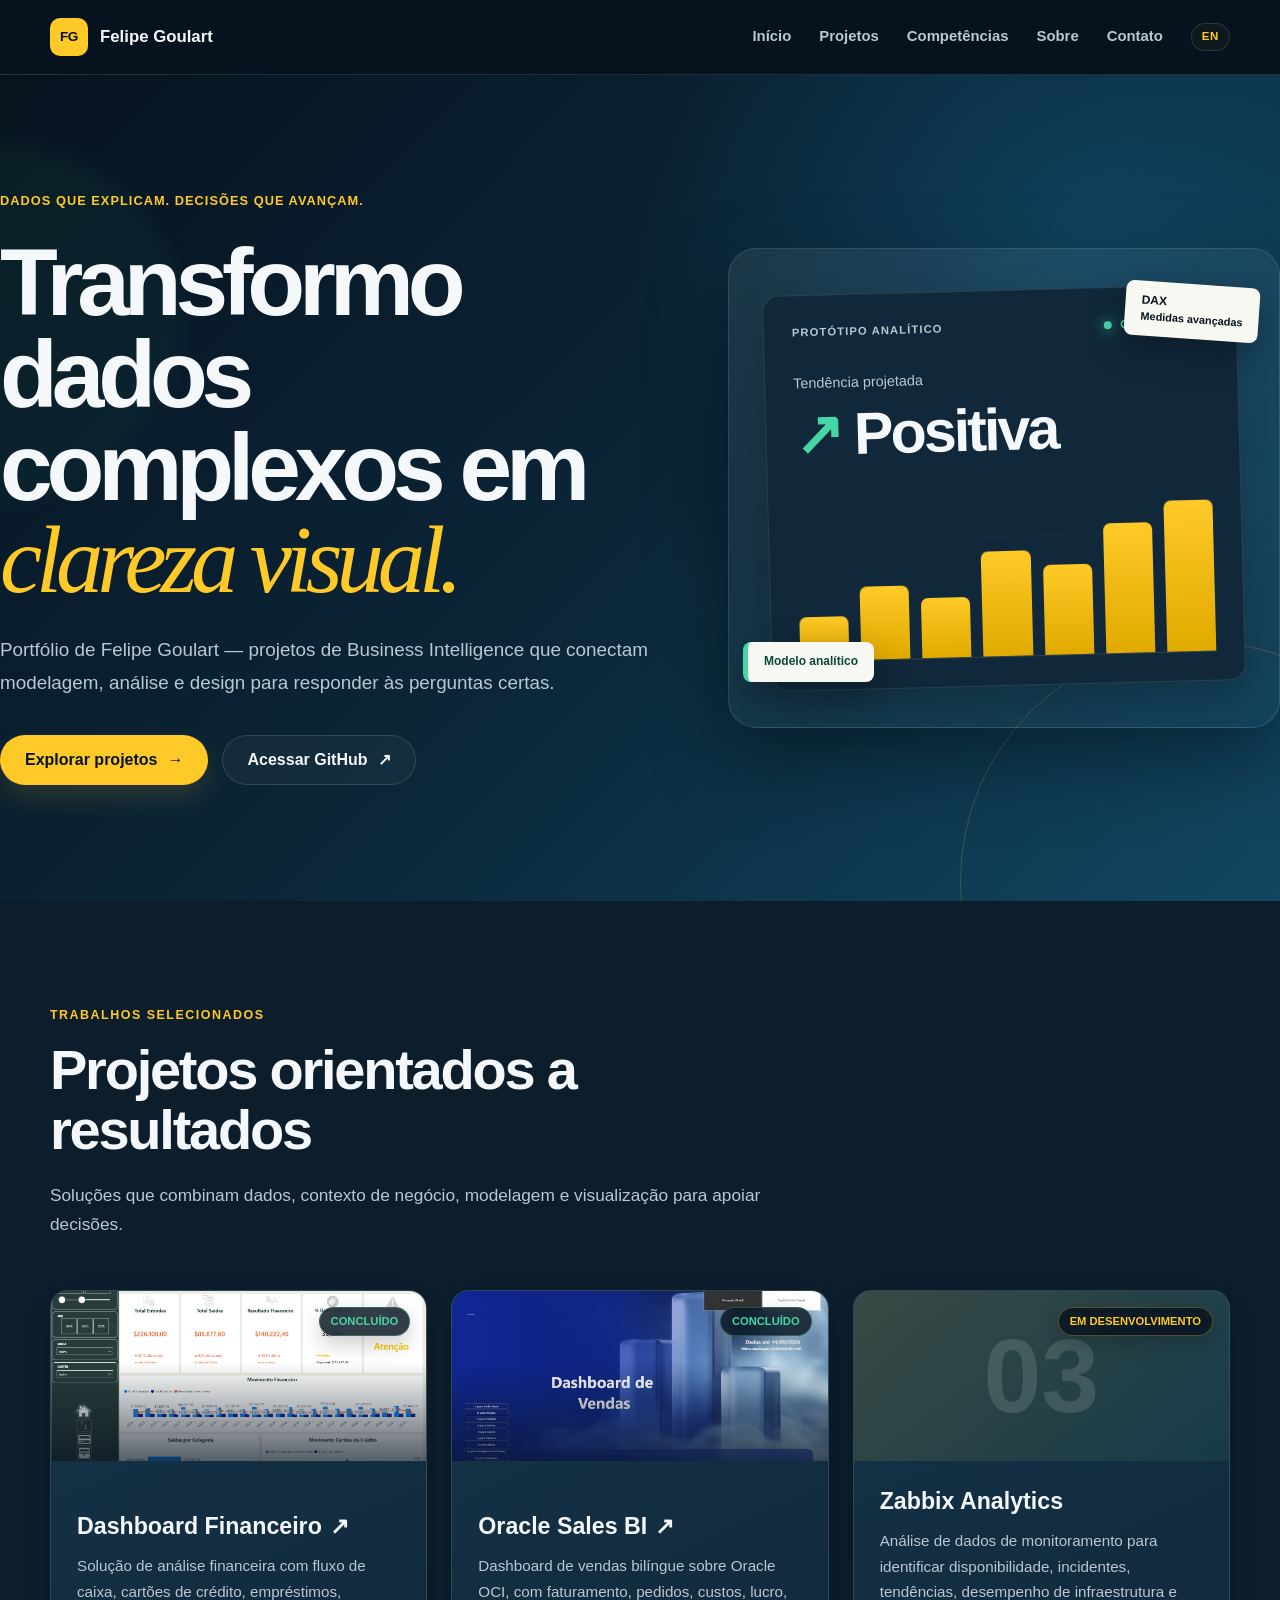
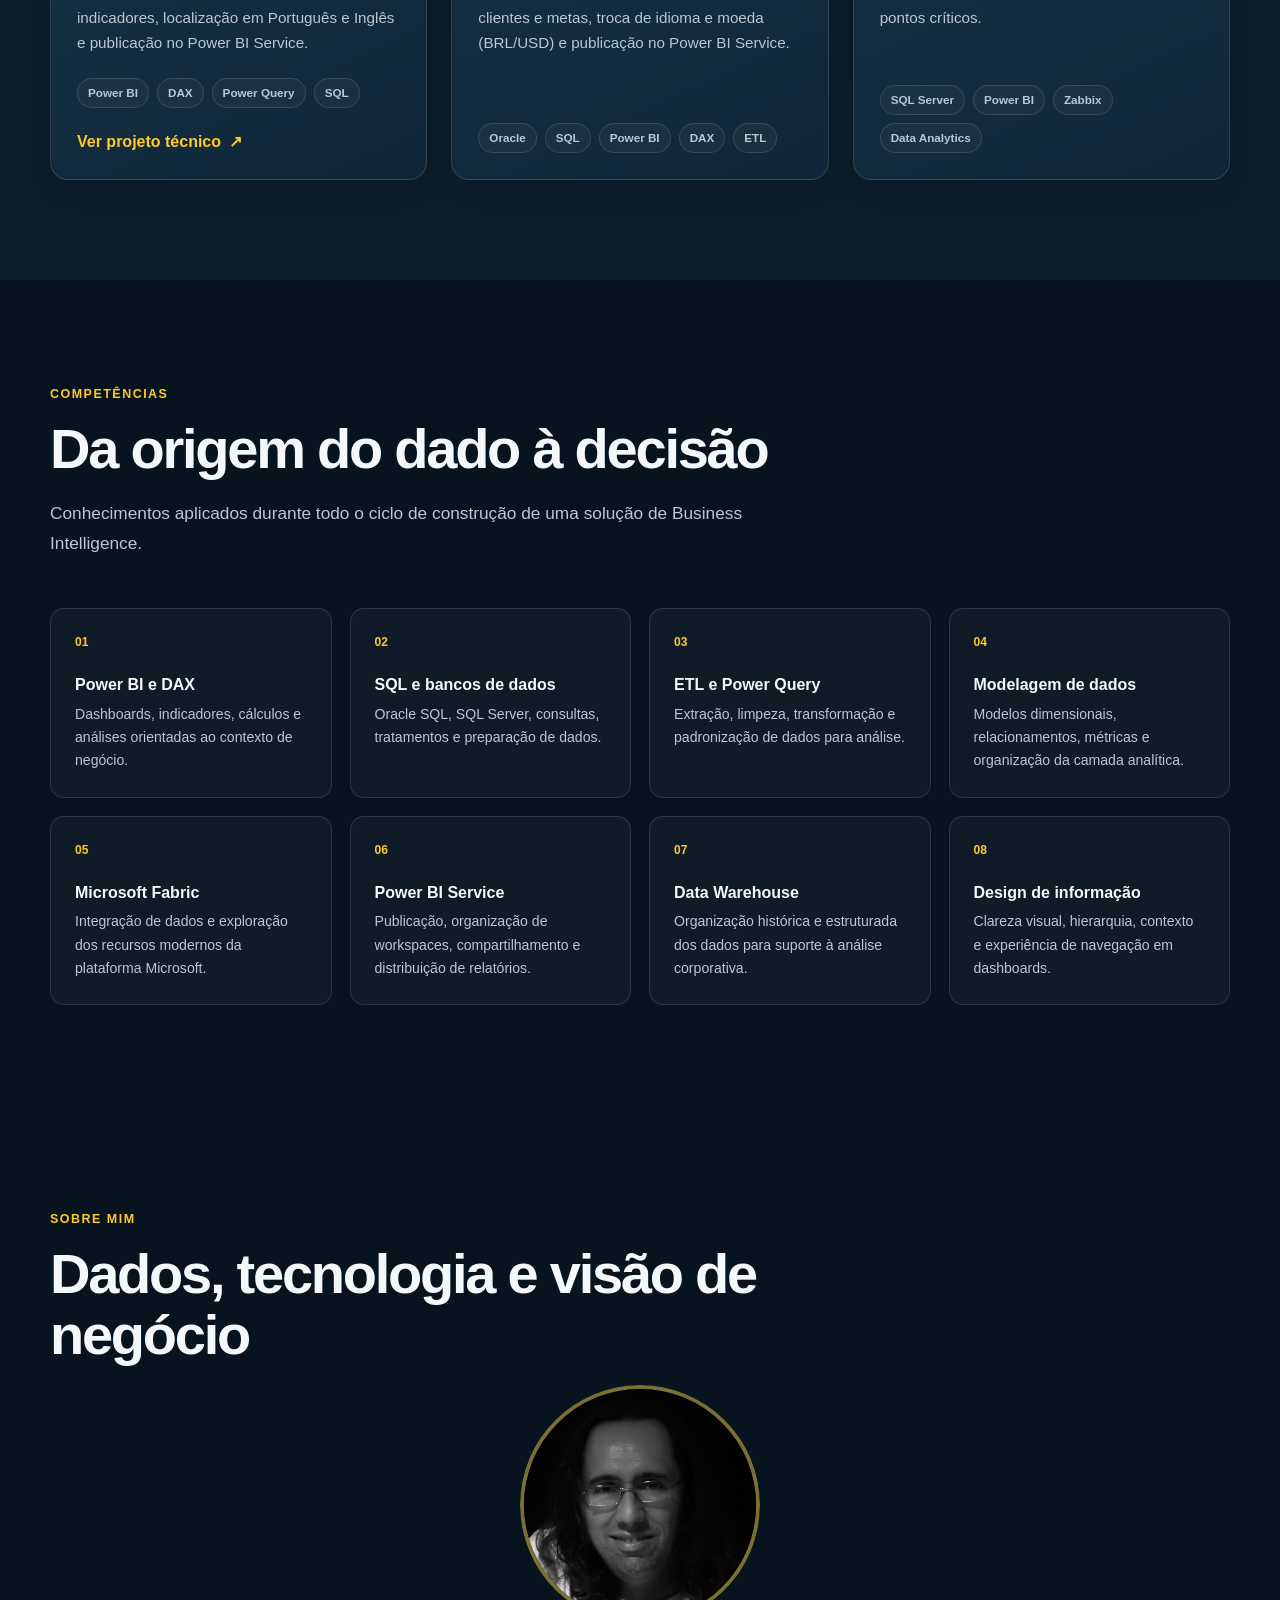
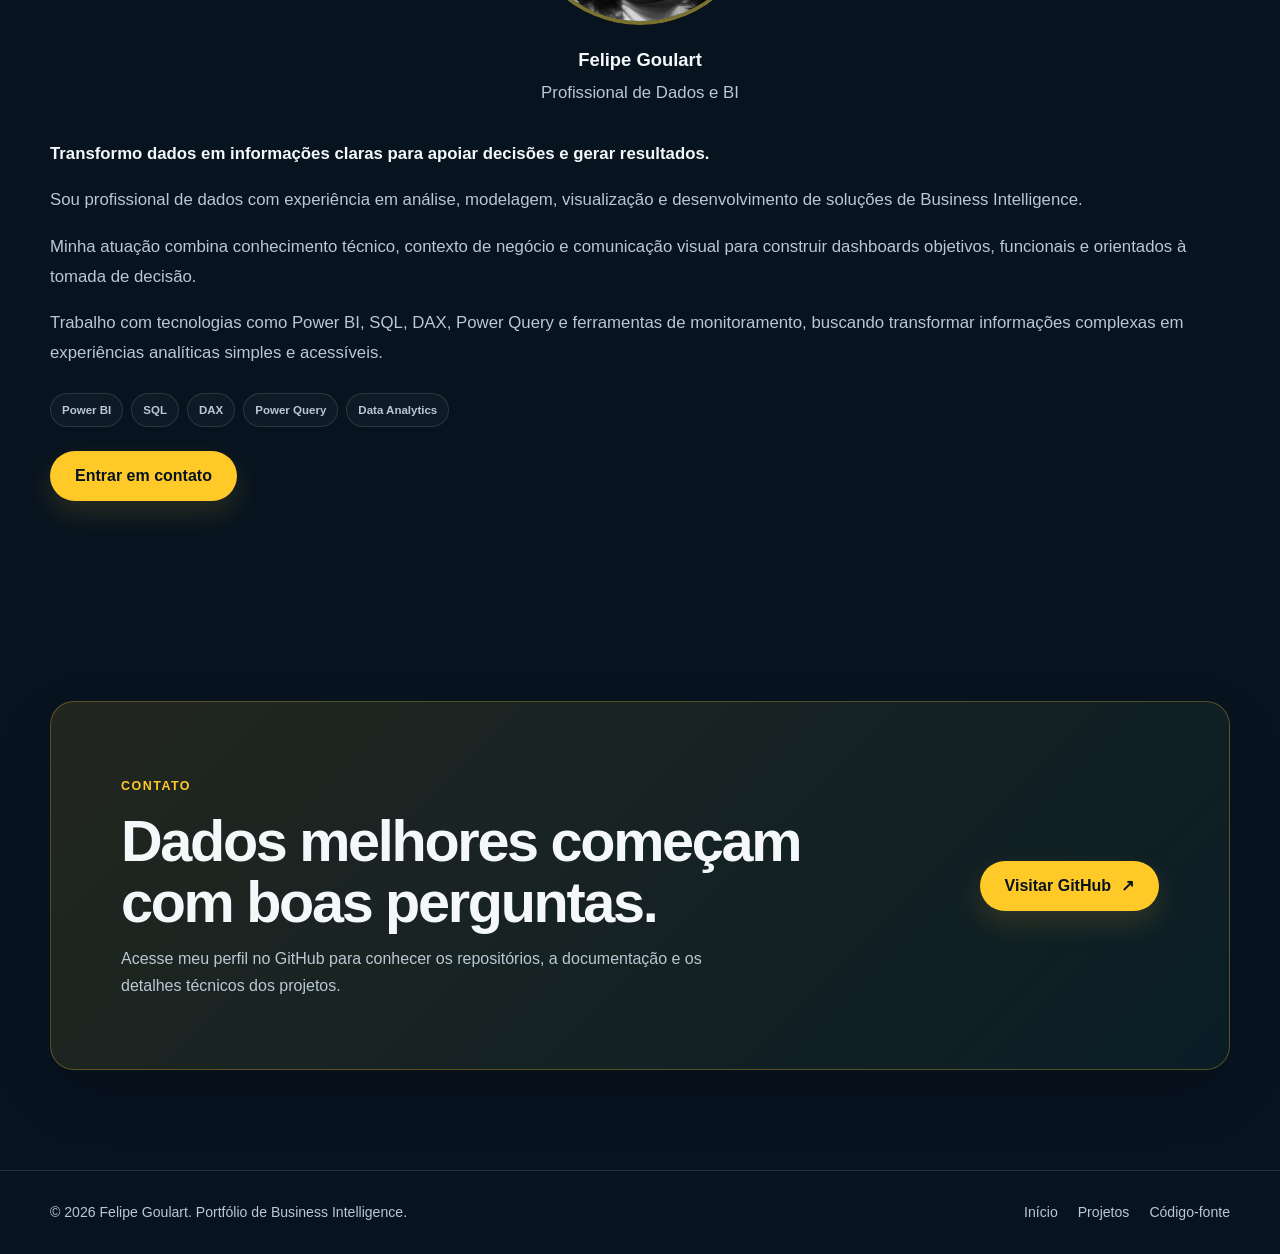
==== commit 5a689f58: "Portfolio update with Sales Bilingual Dashboard" ====
--- a/index.html
+++ b/index.html
@@ -292,26 +292,38 @@
                     <!-- PROJETO 02: ORACLE SALES BI -->
 
                     <article class="project-card">
-                        <div class="project-card-visual">
-                            <span
-                                class="project-number"
-                                aria-hidden="true"
+                        <div
+                            class="project-card-visual project-card-visual-image"
+                        >
+                            <img
+                                class="project-card-image"
+                                src="./assets/images/dashboards/oracle-sales/Capa_PT-BR.png"
+                                alt="Visão geral do Oracle Sales BI, dashboard de vendas bilíngue desenvolvido por Felipe Goulart"
+                                loading="lazy"
+                                width="1200"
+                                height="675"
                             >
-                                02
-                            </span>
-
-                            <span class="project-status development">
-                                Em desenvolvimento
+
+                            <span class="project-status">
+                                Concluído
                             </span>
                         </div>
 
                         <div class="project-card-content">
-                            <h3>Oracle Sales BI</h3>
+                            <h3>
+                                <a
+                                    class="project-link"
+                                    href="./projects/sales-dashboard.html"
+                                >
+                                    Oracle Sales BI
+                                    <span aria-hidden="true">↗</span>
+                                </a>
+                            </h3>
 
                             <p>
-                                Projeto analítico voltado ao acompanhamento
-                                de vendas, desempenho comercial, produtos,
-                                clientes e evolução dos principais indicadores.
+                                Dashboard de vendas bilíngue sobre Oracle OCI, com faturamento,
+                                pedidos, custos, lucro, clientes e metas, troca de idioma e moeda
+                                (BRL/USD) e publicação no Power BI Service.
                             </p>
 
                             <div
@@ -321,6 +333,7 @@
                                 <span class="technology">Oracle</span>
                                 <span class="technology">SQL</span>
                                 <span class="technology">Power BI</span>
+                                <span class="technology">DAX</span>
                                 <span class="technology">ETL</span>
                             </div>
                         </div>
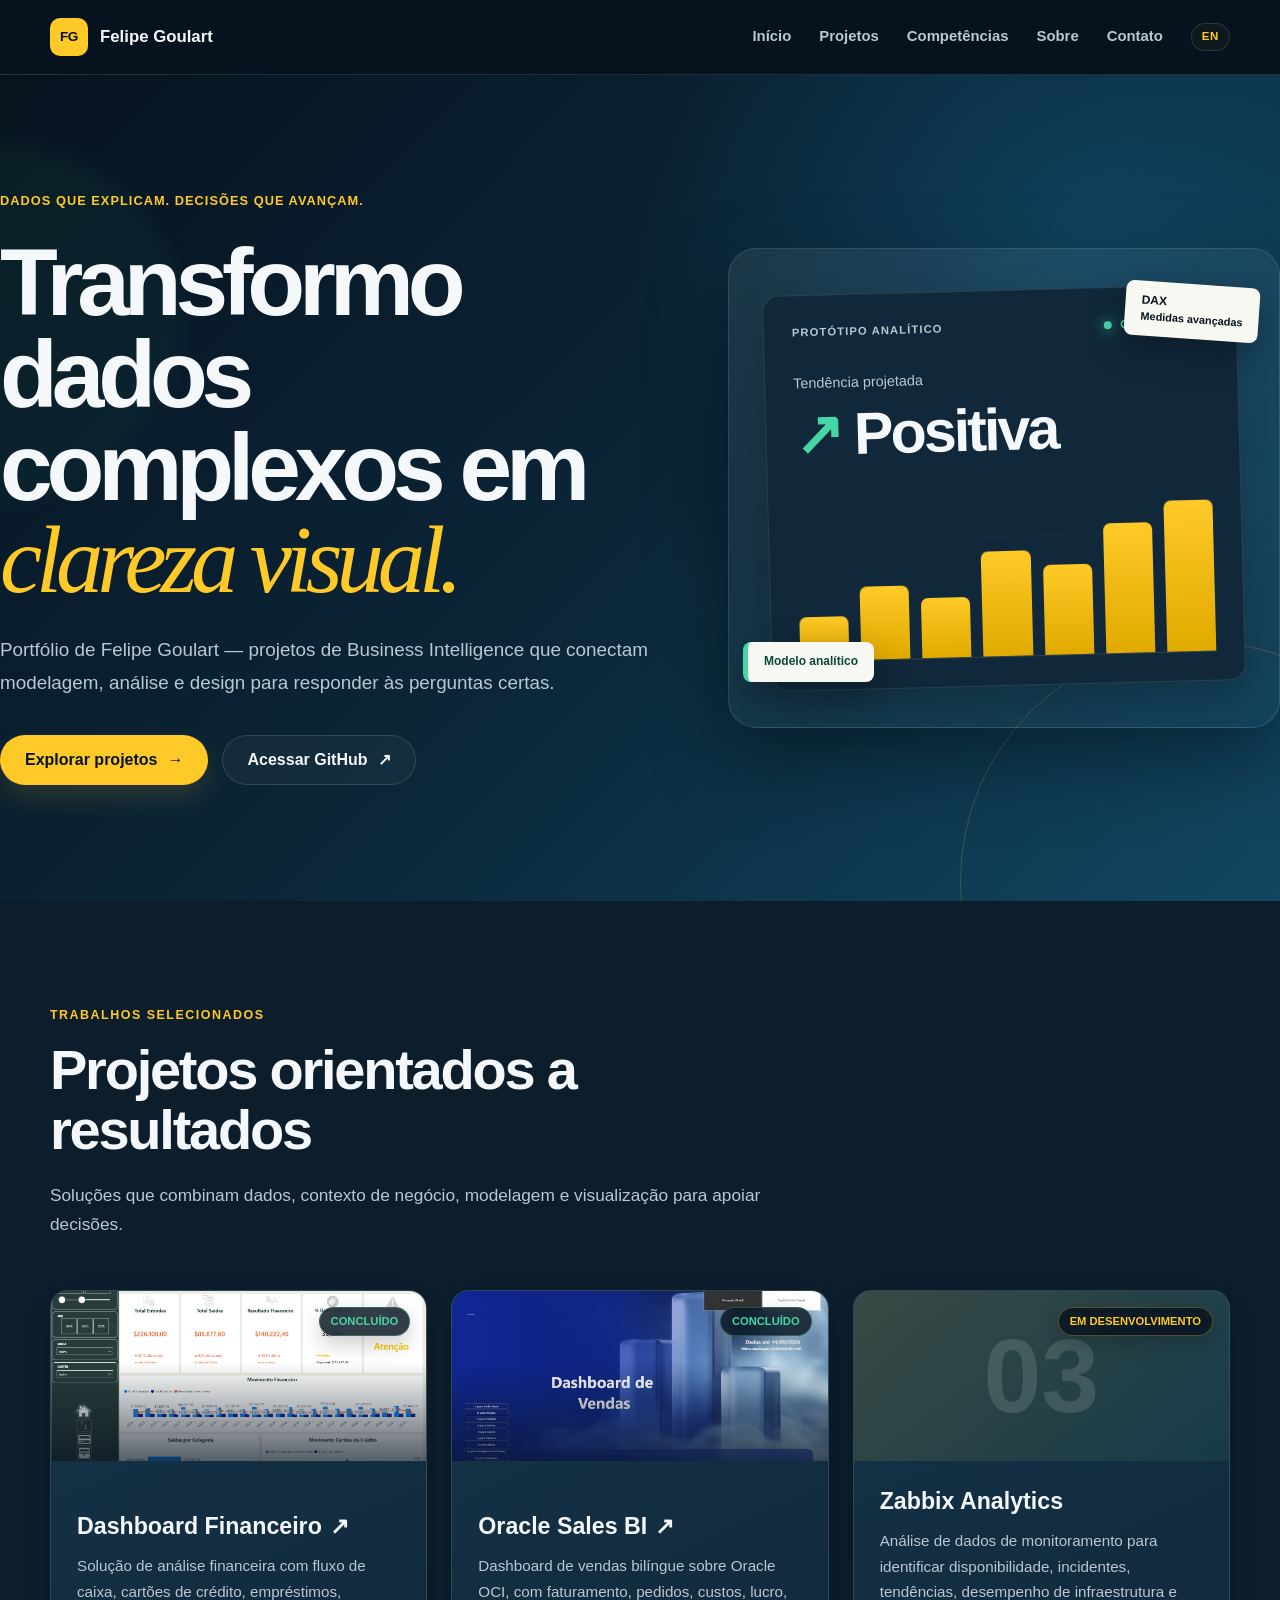
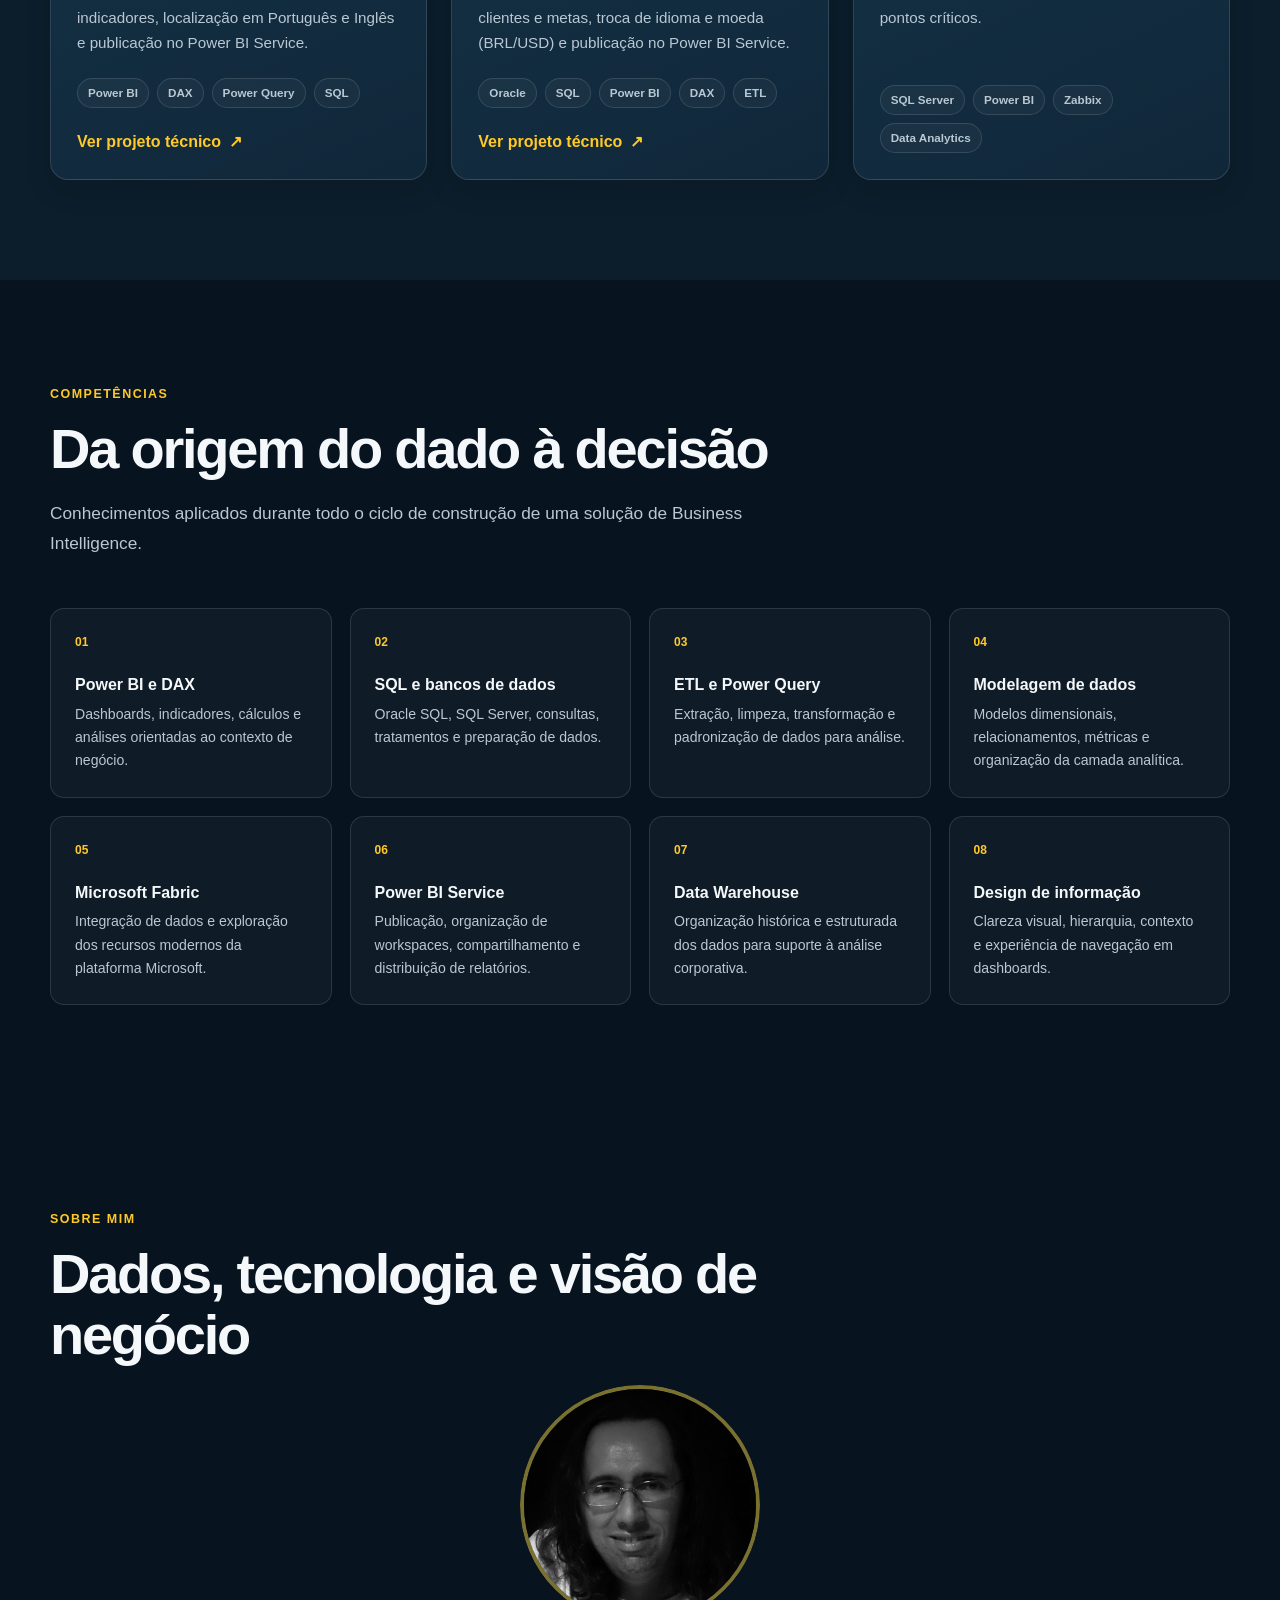
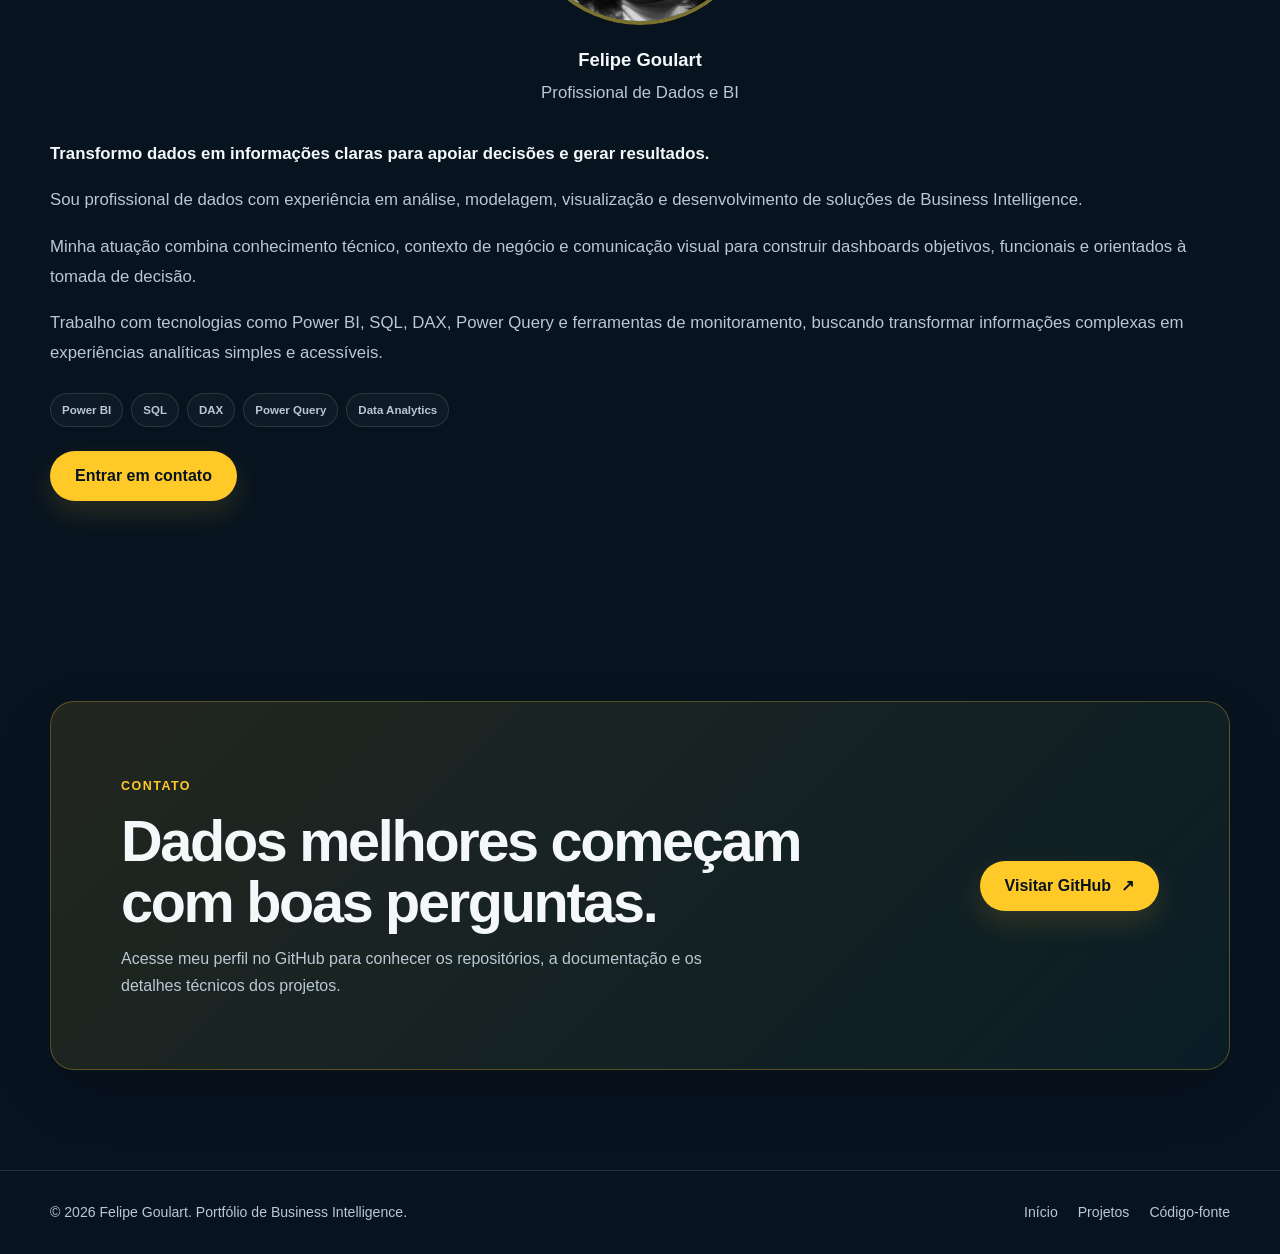
==== commit e73056f0: "Updates index.html e index-en.html" ====
--- a/index.html
+++ b/index.html
@@ -336,6 +336,17 @@
                                 <span class="technology">DAX</span>
                                 <span class="technology">ETL</span>
                             </div>
+
+                            <a
+                                class="project-link"
+                                href="https://github.com/Felipe79Goulart/powerbi-oracle-sales"
+                                target="_blank"
+                                rel="noopener noreferrer"
+                                aria-label="Ver repositório técnico do Oracle Sales BI no GitHub em uma nova aba"
+                            >
+                                Ver projeto técnico
+                                <span aria-hidden="true">↗</span>
+                            </a>
                         </div>
                     </article>
 
